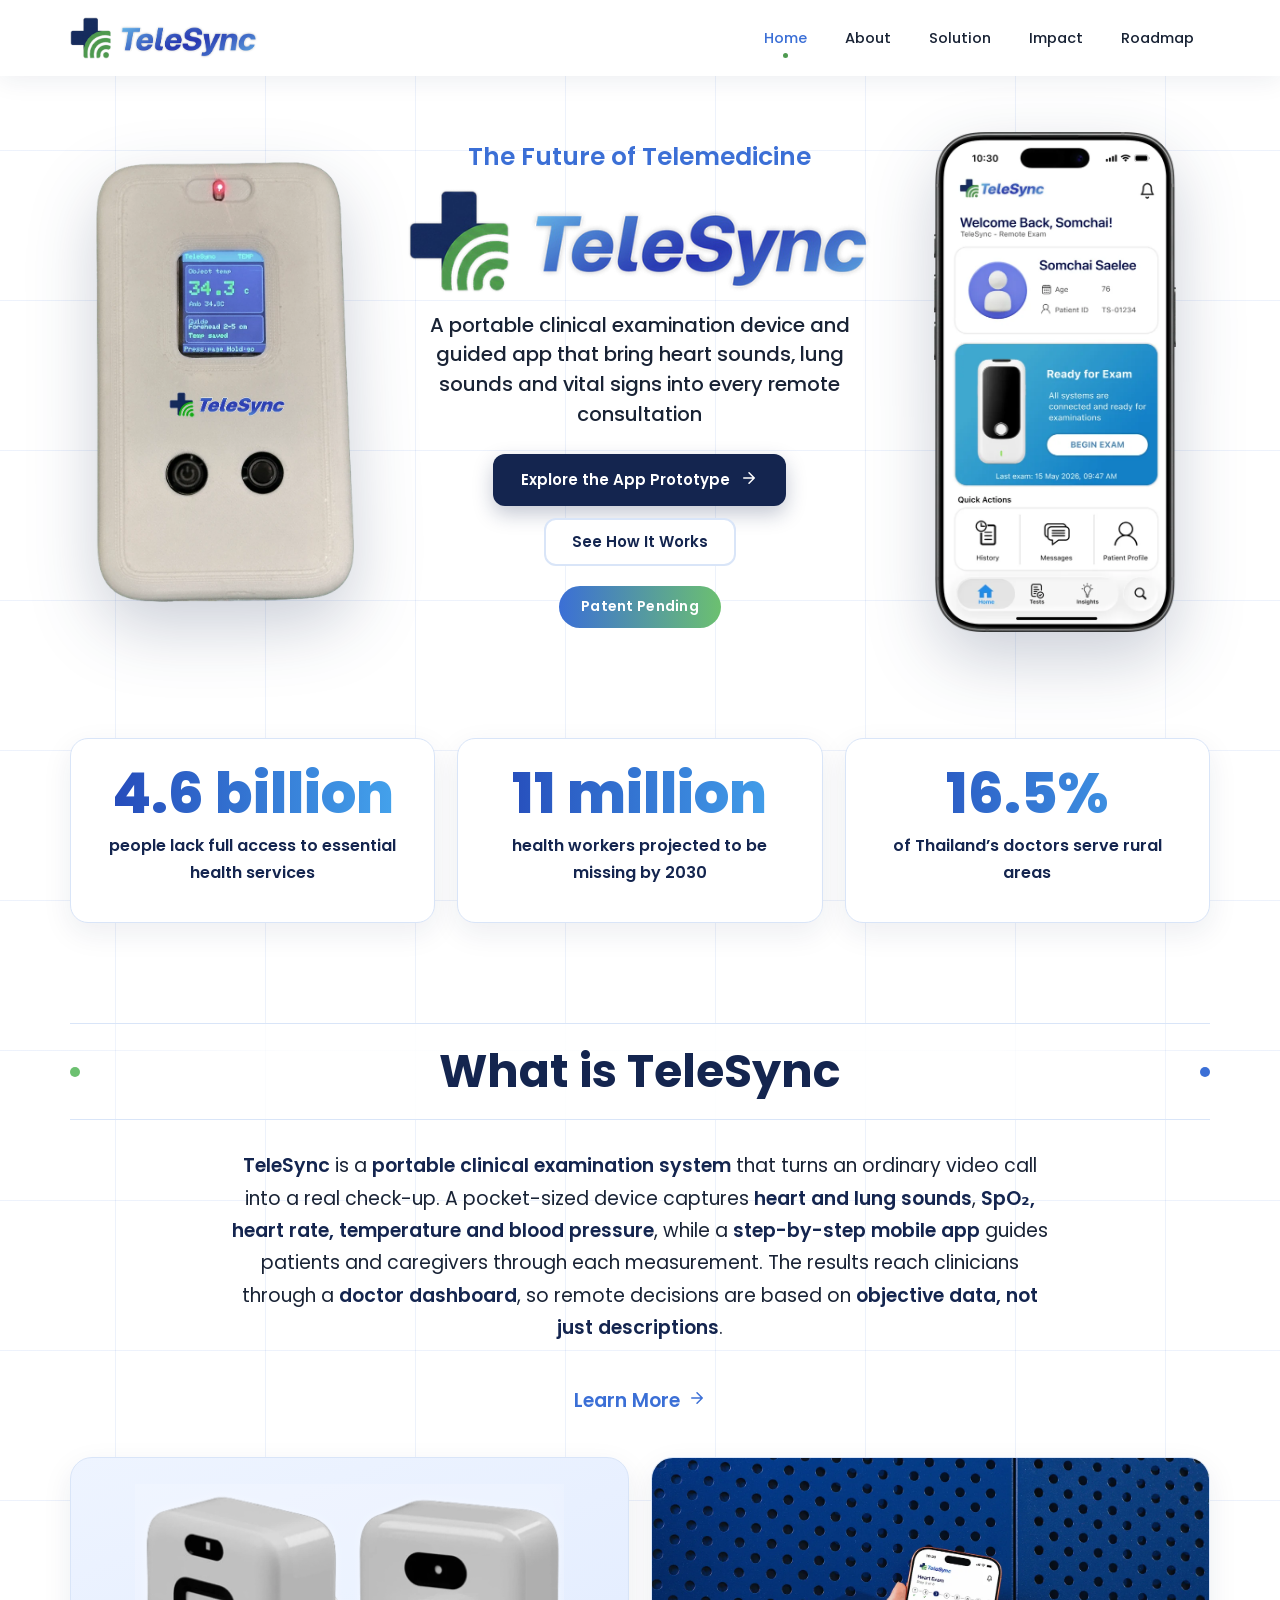
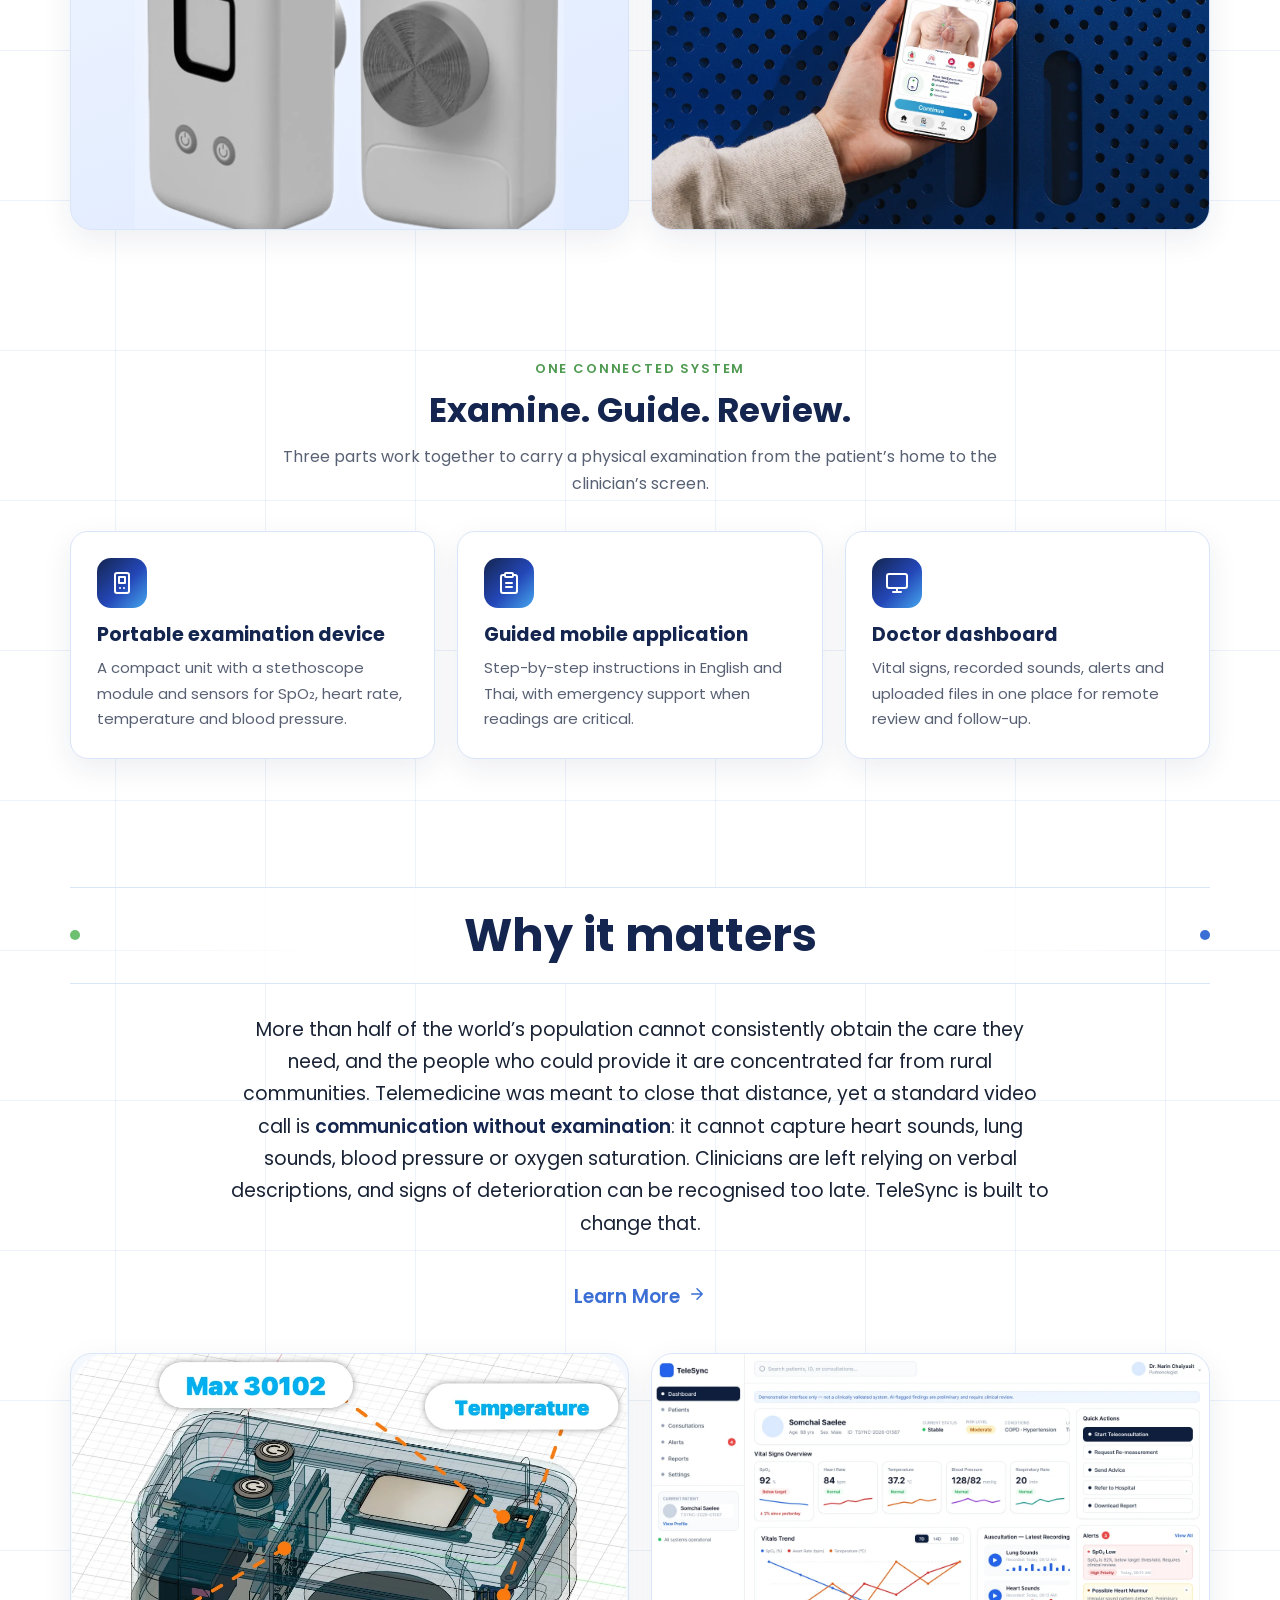
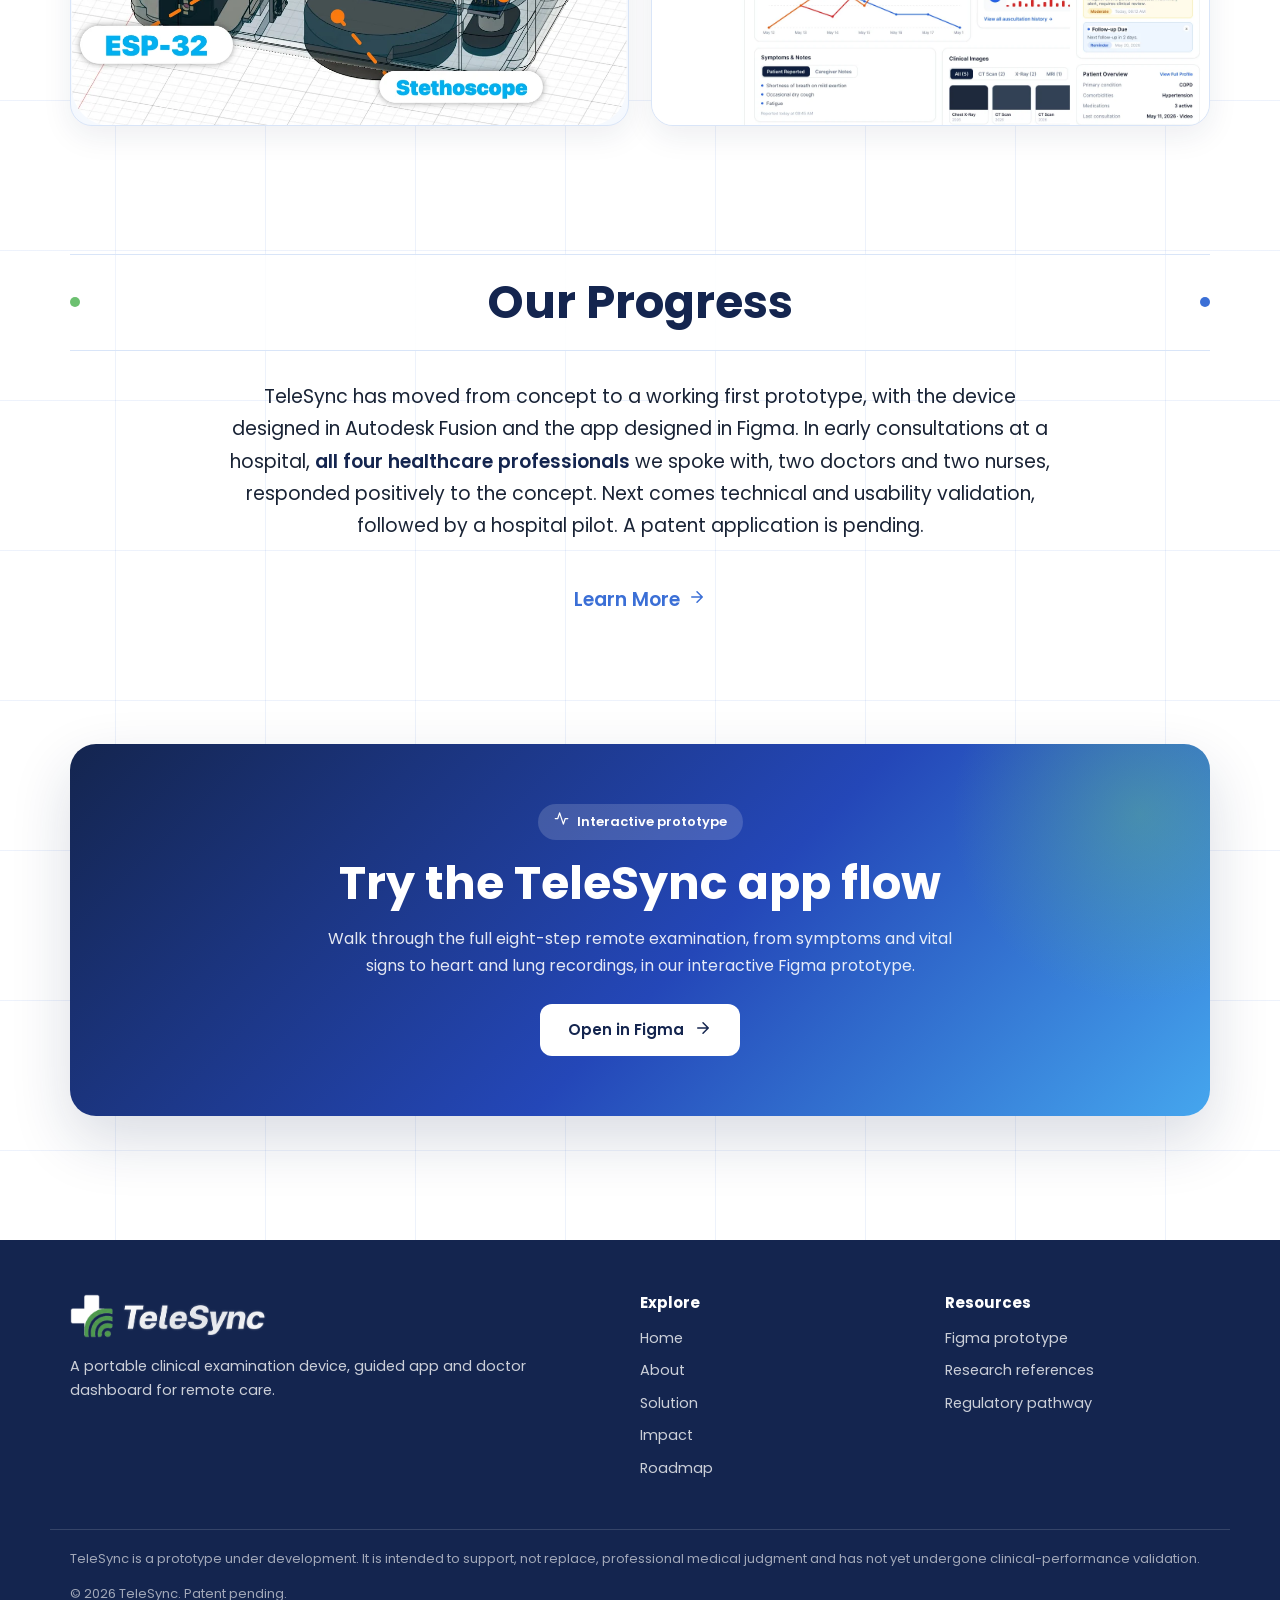
==== index.html @ 6ee7b611 "moved moved files into main and root" ====
<!DOCTYPE html>
<html lang="en">
<head>
  <meta charset="utf-8">
  <meta name="viewport" content="width=device-width, initial-scale=1">
  <title>TeleSync – The Future of Telemedicine</title>
  <meta name="description" content="TeleSync is a portable clinical examination device, guided mobile app and doctor dashboard that brings heart and lung sounds and vital signs into remote consultations.">
  <meta property="og:title" content="TeleSync – The Future of Telemedicine">
  <meta property="og:description" content="A portable examination device, guided app and doctor dashboard that add objective clinical data to telemedicine.">
  <meta property="og:image" content="assets/img/app-in-hand.webp">
  <link rel="icon" type="image/png" href="assets/img/favicon.png">
  <link rel="preconnect" href="https://fonts.googleapis.com">
  <link rel="preconnect" href="https://fonts.gstatic.com" crossorigin>
  <link href="https://fonts.googleapis.com/css2?family=Poppins:wght@400;500;600;700;800&display=swap" rel="stylesheet">
  <link rel="stylesheet" href="css/styles.css">
  <script>document.documentElement.className = 'js';</script>
</head>
<body>
  <a class="skip" href="#main">Skip to content</a>

  <header class="site-header">
    <div class="wrap">
      <a class="brand" href="index.html" aria-label="TeleSync home"><img src="assets/img/logo.png" alt="TeleSync" width="537" height="120"></a>
      <button class="nav-toggle" aria-controls="nav" aria-expanded="false" aria-label="Menu"><span></span><span></span><span></span></button>
      <nav class="nav" id="nav" aria-label="Main">
        <ul>
          <li><a href="index.html" aria-current="page">Home</a></li>
          <li><a href="about.html">About</a></li>
          <li><a href="solution.html">Solution</a></li>
          <li><a href="impact.html">Impact</a></li>
          <li><a href="roadmap.html">Roadmap</a></li>
        </ul>
      </nav>
    </div>
  </header>

  <main id="main">

    <section class="hero">
      <div class="wrap hero-grid">
        <div class="hero-device">
          <img src="assets/img/device-front.webp" alt="The TeleSync examination device showing a temperature reading on its screen" width="645" height="1100">
        </div>
        <div class="hero-copy">
          <p class="hero-kicker">The Future of Telemedicine</p>
          <h1><img class="hero-logo" src="assets/img/logo.png" alt="TeleSync" width="537" height="120"></h1>
          <p class="hero-lead">A portable clinical examination device and guided app that bring heart sounds, lung sounds and vital signs into every remote consultation</p>
          <div class="hero-actions">
            <a class="btn btn-dark" href="https://www.figma.com/design/eTXzqV9W2M6x8Y5pykawFQ/TeleSync_UI-UX?node-id=0-1" target="_blank" rel="noopener">Explore the App Prototype <span data-icon="arrow"></span></a>
            <a class="btn btn-light" href="solution.html">See How It Works</a>
          </div>
          <span class="pill">Patent Pending</span>
        </div>
        <div class="hero-phone">
          <img src="assets/img/app-home.webp" alt="TeleSync mobile app home screen, ready to begin an examination" width="520" height="1075">
        </div>
      </div>
    </section>

    <section class="section-tight">
      <div class="wrap grid g3">
        <div class="card stat reveal">
          <span class="stat-num">4.6 billion</span>
          <span class="stat-label">people lack full access to essential health services</span>
        </div>
        <div class="card stat reveal">
          <span class="stat-num">11 million</span>
          <span class="stat-label">health workers projected to be missing by 2030</span>
        </div>
        <div class="card stat reveal">
          <span class="stat-num">16.5%</span>
          <span class="stat-label">of Thailand’s doctors serve rural areas</span>
        </div>
      </div>
    </section>

    <section class="section">
      <div class="wrap">
        <div class="rule-title reveal"><h2>What is TeleSync</h2></div>
        <div class="narrow wrap center reveal">
          <p class="lead"><strong>TeleSync</strong> is a <strong>portable clinical examination system</strong> that turns an ordinary video call into a real check-up. A pocket-sized device captures <strong>heart and lung sounds</strong>, <strong>SpO₂, heart rate, temperature and blood pressure</strong>, while a <strong>step-by-step mobile app</strong> guides patients and caregivers through each measurement. The results reach clinicians through a <strong>doctor dashboard</strong>, so remote decisions are based on <strong>objective data, not just descriptions</strong>.</p>
          <a class="more" href="solution.html">Learn More <span data-icon="arrow"></span></a>
        </div>
        <div class="media-pair">
          <figure class="media media-contain reveal"><img src="assets/img/device-pair.webp" alt="Front and back renders of the TeleSync device, showing the screen and the stethoscope head" width="880" height="740" loading="lazy"></figure>
          <figure class="media reveal"><img src="assets/img/app-in-hand.webp" alt="A hand holding a phone running the TeleSync heart examination screen" width="1400" height="933" loading="lazy"></figure>
        </div>
      </div>
    </section>

    <section class="section">
      <div class="wrap">
        <div class="head center reveal">
          <span class="eyebrow">One connected system</span>
          <h2 class="sub-title">Examine. Guide. Review.</h2>
          <p class="sub-lead">Three parts work together to carry a physical examination from the patient’s home to the clinician’s screen.</p>
        </div>
        <div class="grid g3">
          <a class="card reveal" href="solution.html#device">
            <span class="icon icon-solid" data-icon="device"></span>
            <h3>Portable examination device</h3>
            <p>A compact unit with a stethoscope module and sensors for SpO₂, heart rate, temperature and blood pressure.</p>
          </a>
          <a class="card reveal" href="solution.html#app">
            <span class="icon icon-solid" data-icon="clipboard"></span>
            <h3>Guided mobile application</h3>
            <p>Step-by-step instructions in English and Thai, with emergency support when readings are critical.</p>
          </a>
          <a class="card reveal" href="solution.html#dashboard">
            <span class="icon icon-solid" data-icon="monitor"></span>
            <h3>Doctor dashboard</h3>
            <p>Vital signs, recorded sounds, alerts and uploaded files in one place for remote review and follow-up.</p>
          </a>
        </div>
      </div>
    </section>

    <section class="section">
      <div class="wrap">
        <div class="rule-title reveal"><h2>Why it matters</h2></div>
        <div class="narrow wrap center reveal">
          <p class="lead">More than half of the world’s population cannot consistently obtain the care they need, and the people who could provide it are concentrated far from rural communities. Telemedicine was meant to close that distance, yet a standard video call is <strong>communication without examination</strong>: it cannot capture heart sounds, lung sounds, blood pressure or oxygen saturation. Clinicians are left relying on verbal descriptions, and signs of deterioration can be recognised too late. TeleSync is built to change that.</p>
          <a class="more" href="impact.html">Learn More <span data-icon="arrow"></span></a>
        </div>
        <div class="media-pair">
          <figure class="media reveal"><img src="assets/img/hw-labelled.webp" alt="Transparent CAD view of the TeleSync device with its sensors labelled" width="1100" height="740" loading="lazy"></figure>
          <figure class="media reveal"><img src="assets/img/dashboard.webp" alt="The TeleSync doctor dashboard showing a patient’s vital signs and trends" width="1440" height="991" loading="lazy" style="object-position: left top"></figure>
        </div>
      </div>
    </section>

    <section class="section">
      <div class="wrap">
        <div class="rule-title reveal"><h2>Our Progress</h2></div>
        <div class="narrow wrap center reveal">
          <p class="lead">TeleSync has moved from concept to a working first prototype, with the device designed in Autodesk Fusion and the app designed in Figma. In early consultations at a hospital, <strong>all four healthcare professionals</strong> we spoke with, two doctors and two nurses, responded positively to the concept. Next comes technical and usability validation, followed by a hospital pilot. A patent application is pending.</p>
          <a class="more" href="roadmap.html">Learn More <span data-icon="arrow"></span></a>
        </div>
      </div>
    </section>

    <section class="section">
      <div class="wrap">
        <div class="band cta reveal">
          <span class="tag"><span data-icon="activity"></span> Interactive prototype</span>
          <h2>Try the TeleSync app flow</h2>
          <p>Walk through the full eight-step remote examination, from symptoms and vital signs to heart and lung recordings, in our interactive Figma prototype.</p>
          <a class="btn btn-white" href="https://www.figma.com/design/eTXzqV9W2M6x8Y5pykawFQ/TeleSync_UI-UX?node-id=0-1" target="_blank" rel="noopener">Open in Figma <span data-icon="arrow"></span></a>
        </div>
      </div>
    </section>

  </main>

  <footer class="site-footer">
    <div class="wrap top">
      <div>
        <img src="assets/img/logo-light.png" alt="TeleSync" width="537" height="120">
        <p>A portable clinical examination device, guided app and doctor dashboard for remote care.</p>
      </div>
      <div>
        <h4>Explore</h4>
        <ul>
          <li><a href="index.html">Home</a></li>
          <li><a href="about.html">About</a></li>
          <li><a href="solution.html">Solution</a></li>
          <li><a href="impact.html">Impact</a></li>
          <li><a href="roadmap.html">Roadmap</a></li>
        </ul>
      </div>
      <div>
        <h4>Resources</h4>
        <ul>
          <li><a href="https://www.figma.com/design/eTXzqV9W2M6x8Y5pykawFQ/TeleSync_UI-UX?node-id=0-1" target="_blank" rel="noopener">Figma prototype</a></li>
          <li><a href="about.html#references">Research references</a></li>
          <li><a href="roadmap.html#regulation">Regulatory pathway</a></li>
        </ul>
      </div>
    </div>
    <div class="wrap bottom">
      <p>TeleSync is a prototype under development. It is intended to support, not replace, professional medical judgment and has not yet undergone clinical-performance validation.</p>
      <p>© 2026 TeleSync. Patent pending.</p>
    </div>
  </footer>

  <script src="js/main.js"></script>
</body>
</html>
---- css/styles.css ----
/* TeleSync — shared stylesheet */

:root {
  --navy: #14254f;
  --ink: #192335;
  --blue: #2447b8;
  --blue-2: #3b6fd6;
  --sky: #45a6ee;
  --green: #4e9a50;
  --green-2: #6cc070;
  --alert: #d6342c;
  --muted: #586174;
  --line: #d9e5f8;
  --tint: #f2f7fe;
  --white: #fff;
  --radius: 18px;
  --shadow: 0 10px 30px rgba(20, 37, 79, .08);
  --shadow-lg: 0 24px 60px rgba(20, 37, 79, .16);
  --wrap: 1180px;
  --grad: linear-gradient(135deg, #14254f 0%, #2447b8 55%, #45a6ee 100%);
}

*, *::before, *::after { box-sizing: border-box; }

html { scroll-behavior: smooth; -webkit-text-size-adjust: 100%; }

body {
  margin: 0;
  font-family: "Poppins", system-ui, -apple-system, "Segoe UI", sans-serif;
  font-size: 16px;
  line-height: 1.7;
  color: var(--ink);
  background-color: var(--white);
  /* light blueprint grid, like an engineering sheet */
  background-image:
    linear-gradient(rgba(59, 111, 214, .09) 1.5px, transparent 1.5px),
    linear-gradient(90deg, rgba(59, 111, 214, .09) 1.5px, transparent 1.5px);
  background-size: 150px 150px;
  background-position: center top;
  overflow-x: hidden;
}

img { max-width: 100%; height: auto; display: block; }
a { color: var(--blue); text-decoration: none; }
a:hover { color: var(--blue-2); }
h1, h2, h3, h4 { margin: 0; line-height: 1.2; color: var(--ink); font-weight: 700; }
p { margin: 0 0 1em; }
p:last-child { margin-bottom: 0; }
ul { margin: 0; padding: 0; list-style: none; }
strong { font-weight: 600; }

.wrap { width: 100%; max-width: var(--wrap); margin: 0 auto; padding: 0 20px; }
.narrow { max-width: 860px; }
.center { text-align: center; }
.accent { color: var(--blue-2); }
.accent-green { color: var(--green); }

.skip {
  position: absolute; left: -999px; top: 8px; z-index: 100;
  background: var(--navy); color: #fff; padding: 8px 14px; border-radius: 8px;
}
.skip:focus { left: 8px; color: #fff; }

:focus-visible { outline: 3px solid var(--sky); outline-offset: 3px; border-radius: 6px; }

/* ---------- Header ---------- */

.site-header {
  position: sticky; top: 0; z-index: 50;
  background: rgba(255, 255, 255, .96);
  backdrop-filter: blur(8px);
  box-shadow: 0 4px 24px rgba(20, 37, 79, .08);
}
.site-header .wrap {
  display: flex; align-items: center; justify-content: space-between;
  min-height: 76px; gap: 20px;
}
.brand img { height: 42px; width: auto; }

.nav ul { display: flex; gap: 6px; }
.nav a {
  position: relative; display: block; padding: 10px 16px;
  font-size: 14.5px; font-weight: 500; color: var(--ink);
}
.nav a:hover { color: var(--blue-2); }
.nav a[aria-current="page"] { color: var(--blue-2); }
.nav a[aria-current="page"]::after {
  content: ""; position: absolute; left: 50%; bottom: 2px;
  width: 5px; height: 5px; margin-left: -2.5px; border-radius: 50%; background: var(--green);
}

.nav-toggle {
  display: none; width: 46px; height: 46px; padding: 0;
  border: 1px solid var(--line); border-radius: 12px; background: #fff; cursor: pointer;
}
.nav-toggle span {
  display: block; width: 20px; height: 2px; margin: 4px auto;
  background: var(--navy); border-radius: 2px; transition: transform .25s, opacity .25s;
}
.nav-toggle[aria-expanded="true"] span:nth-child(1) { transform: translateY(6px) rotate(45deg); }
.nav-toggle[aria-expanded="true"] span:nth-child(2) { opacity: 0; }
.nav-toggle[aria-expanded="true"] span:nth-child(3) { transform: translateY(-6px) rotate(-45deg); }

/* ---------- Buttons, pills, links ---------- */

.btn {
  display: inline-flex; align-items: center; justify-content: center; gap: 10px;
  padding: 13px 26px; border-radius: 12px; border: 2px solid transparent;
  font: inherit; font-size: 15px; font-weight: 600; line-height: 1.2; cursor: pointer;
  transition: transform .2s, box-shadow .2s, background .2s, color .2s;
}
.btn:hover { transform: translateY(-2px); }
.btn-dark { background: var(--navy); color: #fff; box-shadow: 0 8px 20px rgba(20, 37, 79, .25); }
.btn-dark:hover { color: #fff; background: #1b3270; }
.btn-light { background: #fff; color: var(--navy); border-color: var(--line); }
.btn-light:hover { color: var(--blue); border-color: var(--blue-2); }
.btn-white { background: #fff; color: var(--navy); }
.btn-white:hover { color: var(--blue); }
.btn svg, .more svg { width: 18px; height: 18px; flex: none; }

.pill {
  display: inline-flex; align-items: center; gap: 8px;
  padding: 9px 22px; border-radius: 999px;
  background: linear-gradient(90deg, var(--blue-2), var(--green-2));
  color: #fff; font-size: 14px; font-weight: 600; letter-spacing: .02em;
}
.tag {
  display: inline-flex; align-items: center; gap: 8px;
  padding: 7px 16px; border-radius: 999px;
  background: rgba(255, 255, 255, .16); color: #fff;
  font-size: 13px; font-weight: 600;
}
.tag svg { width: 15px; height: 15px; }
.tag-soft { background: var(--tint); color: var(--blue); border: 1px solid var(--line); }

.more {
  display: inline-flex; align-items: center; gap: 8px; margin-top: 22px;
  font-size: 19px; font-weight: 600; color: var(--blue-2);
}
.more svg { transition: transform .2s; }
.more:hover svg { transform: translateX(5px); }

/* ---------- Hero ---------- */

.hero { padding: 56px 0 70px; }
.hero-grid {
  display: grid; grid-template-columns: 1fr minmax(0, 1.5fr) 1fr;
  align-items: center; gap: 28px;
}
.hero-device img, .hero-phone img {
  margin: 0 auto; max-height: 500px; width: auto;
  filter: drop-shadow(0 26px 34px rgba(20, 37, 79, .22));
}
.hero-device img { max-height: 440px; animation: float 7s ease-in-out infinite; }
.hero-phone img { animation: float 7s ease-in-out -3.5s infinite; }
@keyframes float { 50% { transform: translateY(-12px); } }

.hero-copy { text-align: center; }
.hero-kicker { font-size: clamp(18px, 2.1vw, 25px); font-weight: 600; color: var(--blue-2); margin-bottom: 10px; }
.hero-logo { width: min(100%, 520px); margin: 0 auto 18px; }
.hero-lead { font-size: clamp(16px, 1.55vw, 20px); font-weight: 500; line-height: 1.5; max-width: 30em; margin: 0 auto 24px; }
.hero-actions { display: flex; flex-wrap: wrap; justify-content: center; gap: 12px; margin-bottom: 20px; }

/* ---------- Sections ---------- */

.section { padding: 64px 0; }
.section-tight { padding: 36px 0; }

.rule-title {
  position: relative; text-align: center; padding: 20px 0; margin-bottom: 30px;
  border-top: 1.5px solid var(--line); border-bottom: 1.5px solid var(--line);
  background: linear-gradient(90deg, transparent, rgba(255, 255, 255, .9) 20%, rgba(255, 255, 255, .9) 80%, transparent);
}
.rule-title h2 { font-size: clamp(30px, 4.4vw, 46px); color: var(--navy); }
.rule-title::before, .rule-title::after {
  content: ""; position: absolute; top: 50%; width: 10px; height: 10px; margin-top: -5px;
  border-radius: 50%; background: var(--green-2);
}
.rule-title::before { left: 0; }
.rule-title::after { right: 0; background: var(--blue-2); }

.lead { font-size: clamp(16px, 1.5vw, 19px); }
.lead strong { color: var(--navy); }

.eyebrow {
  display: block; margin-bottom: 10px;
  font-size: 13px; font-weight: 600; letter-spacing: .14em; text-transform: uppercase; color: var(--green);
}
.sub-title { font-size: clamp(24px, 3vw, 34px); margin-bottom: 12px; color: var(--navy); }
.sub-lead { color: var(--muted); max-width: 46em; }
.center .sub-lead { margin-left: auto; margin-right: auto; }
.head { margin-bottom: 34px; }

/* page header card (inner pages) */
.page-head { padding: 52px 0 26px; }
.page-card {
  background: #fff; border: 1px solid var(--line); border-radius: 22px;
  padding: clamp(28px, 5vw, 52px) clamp(20px, 6vw, 80px);
  text-align: center; box-shadow: var(--shadow);
}
.page-card h1 { font-size: clamp(34px, 5vw, 54px); margin-bottom: 18px; color: var(--navy); }
.page-card p { max-width: 50em; margin-left: auto; margin-right: auto; color: var(--ink); }

/* ---------- Cards & grids ---------- */

.grid { display: grid; gap: 22px; }
.g2 { grid-template-columns: repeat(2, minmax(0, 1fr)); }
.g3 { grid-template-columns: repeat(3, minmax(0, 1fr)); }
.g4 { grid-template-columns: repeat(4, minmax(0, 1fr)); }
.g5 { grid-template-columns: repeat(5, minmax(0, 1fr)); }

.card {
  background: #fff; border: 1px solid var(--line); border-radius: var(--radius);
  padding: 26px; box-shadow: var(--shadow);
  transition: transform .25s, box-shadow .25s;
}
.card:hover { transform: translateY(-4px); box-shadow: var(--shadow-lg); }
.card h3 { font-size: 19px; margin-bottom: 8px; color: var(--navy); }
.card p { font-size: 15px; color: var(--muted); }

.icon {
  display: inline-grid; place-items: center; width: 50px; height: 50px; margin-bottom: 16px;
  border-radius: 14px; background: var(--tint); color: var(--blue);
}
.icon svg { width: 24px; height: 24px; }
.icon-green { background: #eaf6ea; color: var(--green); }
.icon-red { background: #fdecea; color: var(--alert); }
.icon-solid { background: var(--grad); color: #fff; }

.stat { text-align: center; }
.stat-num {
  display: block; font-size: clamp(38px, 5vw, 56px); font-weight: 800; line-height: 1.05;
  background: linear-gradient(90deg, var(--blue), var(--sky));
  -webkit-background-clip: text; background-clip: text; color: transparent;
}
.stat-label { display: block; margin: 8px 0 10px; font-weight: 600; color: var(--navy); }

.media {
  border-radius: 22px; overflow: hidden; border: 1px solid var(--line);
  background: var(--tint); box-shadow: var(--shadow);
}
.media img { width: 100%; height: 100%; object-fit: cover; }
.media-contain { display: grid; place-items: center; padding: 26px; background: linear-gradient(160deg, #eef4ff, #dfeaff); }
.media-contain img { width: auto; height: auto; max-height: 360px; object-fit: contain; }
.media-pair { display: grid; grid-template-columns: repeat(2, minmax(0, 1fr)); gap: 22px; margin-top: 40px; }
.media-pair .media { aspect-ratio: 3 / 2; }
figure { margin: 0; }
figcaption { margin-top: 10px; font-size: 13.5px; color: var(--muted); text-align: center; }

/* split layout: text + picture */
.split { display: grid; grid-template-columns: repeat(2, minmax(0, 1fr)); gap: 48px; align-items: center; }
.split-wide { grid-template-columns: minmax(0, 5fr) minmax(0, 7fr); }

.ticks li {
  position: relative; padding: 0 0 0 34px; margin-bottom: 16px;
}
.ticks li::before {
  content: ""; position: absolute; left: 0; top: 4px; width: 20px; height: 20px; border-radius: 50%;
  background: var(--green) url("data:image/svg+xml,%3Csvg xmlns='http://www.w3.org/2000/svg' viewBox='0 0 24 24' fill='none' stroke='white' stroke-width='3.5' stroke-linecap='round' stroke-linejoin='round'%3E%3Cpath d='M20 6 9 17l-5-5'/%3E%3C/svg%3E") center / 12px no-repeat;
}
.ticks strong { display: block; color: var(--navy); }
.ticks span { color: var(--muted); font-size: 15px; }

.dots li { position: relative; padding-left: 20px; margin-bottom: 8px; font-size: 15px; color: var(--muted); }
.dots li::before {
  content: ""; position: absolute; left: 2px; top: .68em; width: 7px; height: 7px; border-radius: 50%; background: var(--blue-2);
}

.chips { display: flex; flex-wrap: wrap; gap: 10px; }
.chip {
  display: inline-flex; align-items: center; gap: 8px; padding: 9px 16px; border-radius: 999px;
  background: #fff; border: 1px solid var(--line); font-size: 14px; font-weight: 600; color: var(--navy);
  box-shadow: 0 4px 12px rgba(20, 37, 79, .06);
}
.chip svg { width: 16px; height: 16px; color: var(--alert); }

/* ---------- Gradient band ---------- */

.band {
  background: var(--grad); color: #fff; border-radius: 26px;
  padding: clamp(30px, 5vw, 60px); box-shadow: var(--shadow-lg);
  position: relative; overflow: hidden;
}
.band::after {
  content: ""; position: absolute; right: -120px; top: -120px; width: 380px; height: 380px; border-radius: 50%;
  background: radial-gradient(circle, rgba(108, 192, 112, .35), transparent 70%); pointer-events: none;
}
.band > * { position: relative; z-index: 1; }
.band h2 { color: #fff; font-size: clamp(28px, 4vw, 46px); margin: 16px 0 14px; }
.band h3 { color: #fff; }
.band p { color: rgba(255, 255, 255, .88); }
.band .split { align-items: center; }
.band-phone img { max-height: 470px; width: auto; margin: 0 auto; filter: drop-shadow(0 26px 40px rgba(0, 0, 0, .35)); }

.glass {
  background: rgba(255, 255, 255, .12); border: 1px solid rgba(255, 255, 255, .22);
  border-radius: 16px; padding: 20px; backdrop-filter: blur(4px);
}
.glass h3 { font-size: 17px; margin-bottom: 4px; }
.glass p { font-size: 14px; }
.glass .num { font-size: 13px; font-weight: 700; letter-spacing: .1em; color: #b9f0bb; }

.cta { text-align: center; }
.cta p { max-width: 40em; margin: 0 auto 24px; }

/* ---------- Phone strip ---------- */

.strip {
  display: flex; gap: 22px; overflow-x: auto; padding: 10px 20px 26px;
  scroll-snap-type: x mandatory; scroll-padding: 20px;
  scrollbar-width: thin; scrollbar-color: var(--blue-2) transparent;
}
.strip figure { flex: 0 0 210px; scroll-snap-align: start; }
.strip img { filter: drop-shadow(0 14px 22px rgba(20, 37, 79, .18)); }
.strip figcaption { font-size: 14px; }
.strip figcaption b { display: block; color: var(--navy); font-weight: 600; }
.strip-hint { text-align: center; font-size: 13px; color: var(--muted); }

/* ---------- Flow / steps ---------- */

.flow { counter-reset: step; }
.flow .card { position: relative; padding-top: 34px; }
.flow .card::before {
  counter-increment: step; content: counter(step);
  position: absolute; top: -18px; left: 24px; width: 38px; height: 38px; border-radius: 50%;
  display: grid; place-items: center; background: var(--grad); color: #fff; font-weight: 700;
  box-shadow: 0 6px 14px rgba(36, 71, 184, .35);
}
.flow-red .card::before { background: linear-gradient(135deg, #b3261e, #ef5b4c); box-shadow: 0 6px 14px rgba(214, 52, 44, .35); }
.flow .card img { max-height: 330px; width: auto; margin: 16px auto 0; }

/* ---------- Timeline ---------- */

.timeline { position: relative; max-width: 860px; margin: 0 auto; }
.timeline::before {
  content: ""; position: absolute; left: 27px; top: 10px; bottom: 10px; width: 3px;
  background: linear-gradient(var(--green-2), var(--blue-2), var(--navy)); border-radius: 3px;
}
.timeline > li { position: relative; padding-left: 82px; margin-bottom: 22px; }
.timeline > li:last-child { margin-bottom: 0; }
.timeline .node {
  position: absolute; left: 0; top: 14px; width: 57px; height: 57px; border-radius: 50%;
  display: grid; place-items: center; background: #fff; border: 3px solid var(--blue-2);
  font-weight: 700; font-size: 18px; color: var(--blue);
}
.timeline .done .node { background: var(--green); border-color: var(--green); color: #fff; }
.timeline .now .node { background: var(--blue); border-color: var(--blue); color: #fff; box-shadow: 0 0 0 7px rgba(59, 111, 214, .18); }
.status {
  display: inline-block; margin-bottom: 8px; padding: 3px 12px; border-radius: 999px;
  font-size: 12px; font-weight: 600; letter-spacing: .04em; text-transform: uppercase;
  background: var(--tint); color: var(--blue);
}
.done .status { background: #eaf6ea; color: #2f7032; }
.now .status { background: var(--blue); color: #fff; }

/* ---------- Compare ---------- */

.compare { display: grid; grid-template-columns: 1fr auto 1fr; gap: 18px; align-items: stretch; }
.compare .card { text-align: center; }
.compare .vs { align-self: center; font-weight: 700; color: var(--muted); }
.compare .card.win { background: var(--grad); border-color: transparent; }
.compare .card.win h3, .compare .card.win p { color: #fff; }

/* ---------- References ---------- */

.refs li {
  padding: 14px 0 14px 22px; border-bottom: 1px solid var(--line);
  font-size: 14.5px; color: var(--muted); text-indent: -22px; overflow-wrap: anywhere;
}
.refs li:last-child { border-bottom: 0; }
.refs em { color: var(--ink); }

.note {
  border-left: 4px solid var(--green); background: #f3faf3; border-radius: 0 14px 14px 0;
  padding: 18px 22px; font-size: 15px; color: var(--ink);
}

/* ---------- Footer ---------- */

.site-footer { margin-top: 60px; background: var(--navy); color: rgba(255, 255, 255, .78); font-size: 14.5px; }
.site-footer .top {
  display: grid; grid-template-columns: minmax(0, 2fr) minmax(0, 1fr) minmax(0, 1fr); gap: 40px;
  padding-top: 54px; padding-bottom: 40px;
}
.site-footer img { height: 44px; width: auto; margin-bottom: 16px; }
.site-footer h4 { color: #fff; font-size: 15px; margin-bottom: 14px; }
.site-footer a { color: rgba(255, 255, 255, .78); }
.site-footer a:hover { color: #fff; }
.site-footer li { margin-bottom: 8px; }
.site-footer .bottom {
  border-top: 1px solid rgba(255, 255, 255, .14); padding-top: 18px; padding-bottom: 22px;
  font-size: 13px; color: rgba(255, 255, 255, .6);
}

/* ---------- Reveal on scroll ---------- */

.js .reveal { opacity: 0; transform: translateY(26px); transition: opacity .7s ease, transform .7s ease; }
.js .reveal.in { opacity: 1; transform: none; }

@media (prefers-reduced-motion: reduce) {
  html { scroll-behavior: auto; }
  .js .reveal { opacity: 1; transform: none; transition: none; }
  .hero-device img, .hero-phone img { animation: none; }
  .btn:hover, .card:hover { transform: none; }
}

/* ---------- Responsive ---------- */

@media (max-width: 1000px) {
  .g4, .g5 { grid-template-columns: repeat(2, minmax(0, 1fr)); }
  .g3 { grid-template-columns: repeat(2, minmax(0, 1fr)); }
  .split, .split-wide { grid-template-columns: 1fr; gap: 32px; }
  .hero-grid { grid-template-columns: 1fr 1fr; }
  .hero-copy { grid-column: 1 / -1; order: -1; }
  .hero-device img, .hero-phone img { max-height: 360px; }
  .site-footer .top { grid-template-columns: 1fr 1fr; }
  .site-footer .top > :first-child { grid-column: 1 / -1; }
}

@media (max-width: 820px) {
  .nav-toggle { display: block; }
  .nav {
    position: absolute; left: 0; right: 0; top: 100%;
    background: #fff; border-top: 1px solid var(--line); box-shadow: 0 18px 30px rgba(20, 37, 79, .12);
    display: none;
  }
  .nav.open { display: block; }
  .nav ul { flex-direction: column; gap: 0; padding: 8px 20px 16px; }
  .nav a { padding: 13px 4px; font-size: 16px; border-bottom: 1px solid var(--tint); }
  .nav a[aria-current="page"]::after { left: auto; right: 6px; bottom: 50%; margin-bottom: -2.5px; }
}

@media (max-width: 640px) {
  body { background-size: 96px 96px; }
  .section { padding: 46px 0; }
  .hero { padding: 34px 0 46px; }
  .g2, .g3, .g4, .g5, .media-pair { grid-template-columns: 1fr; }
  .compare { grid-template-columns: 1fr; }
  .compare .vs { justify-self: center; }
  .hero-device img, .hero-phone img { max-height: 270px; }
  .brand img { height: 36px; }
  .site-header .wrap { min-height: 66px; }
  .timeline::before { left: 21px; }
  .timeline > li { padding-left: 62px; }
  .timeline .node { width: 45px; height: 45px; font-size: 16px; }
  .site-footer .top { grid-template-columns: 1fr; gap: 28px; }
  .strip figure { flex-basis: 180px; }
  .btn { width: 100%; }
}
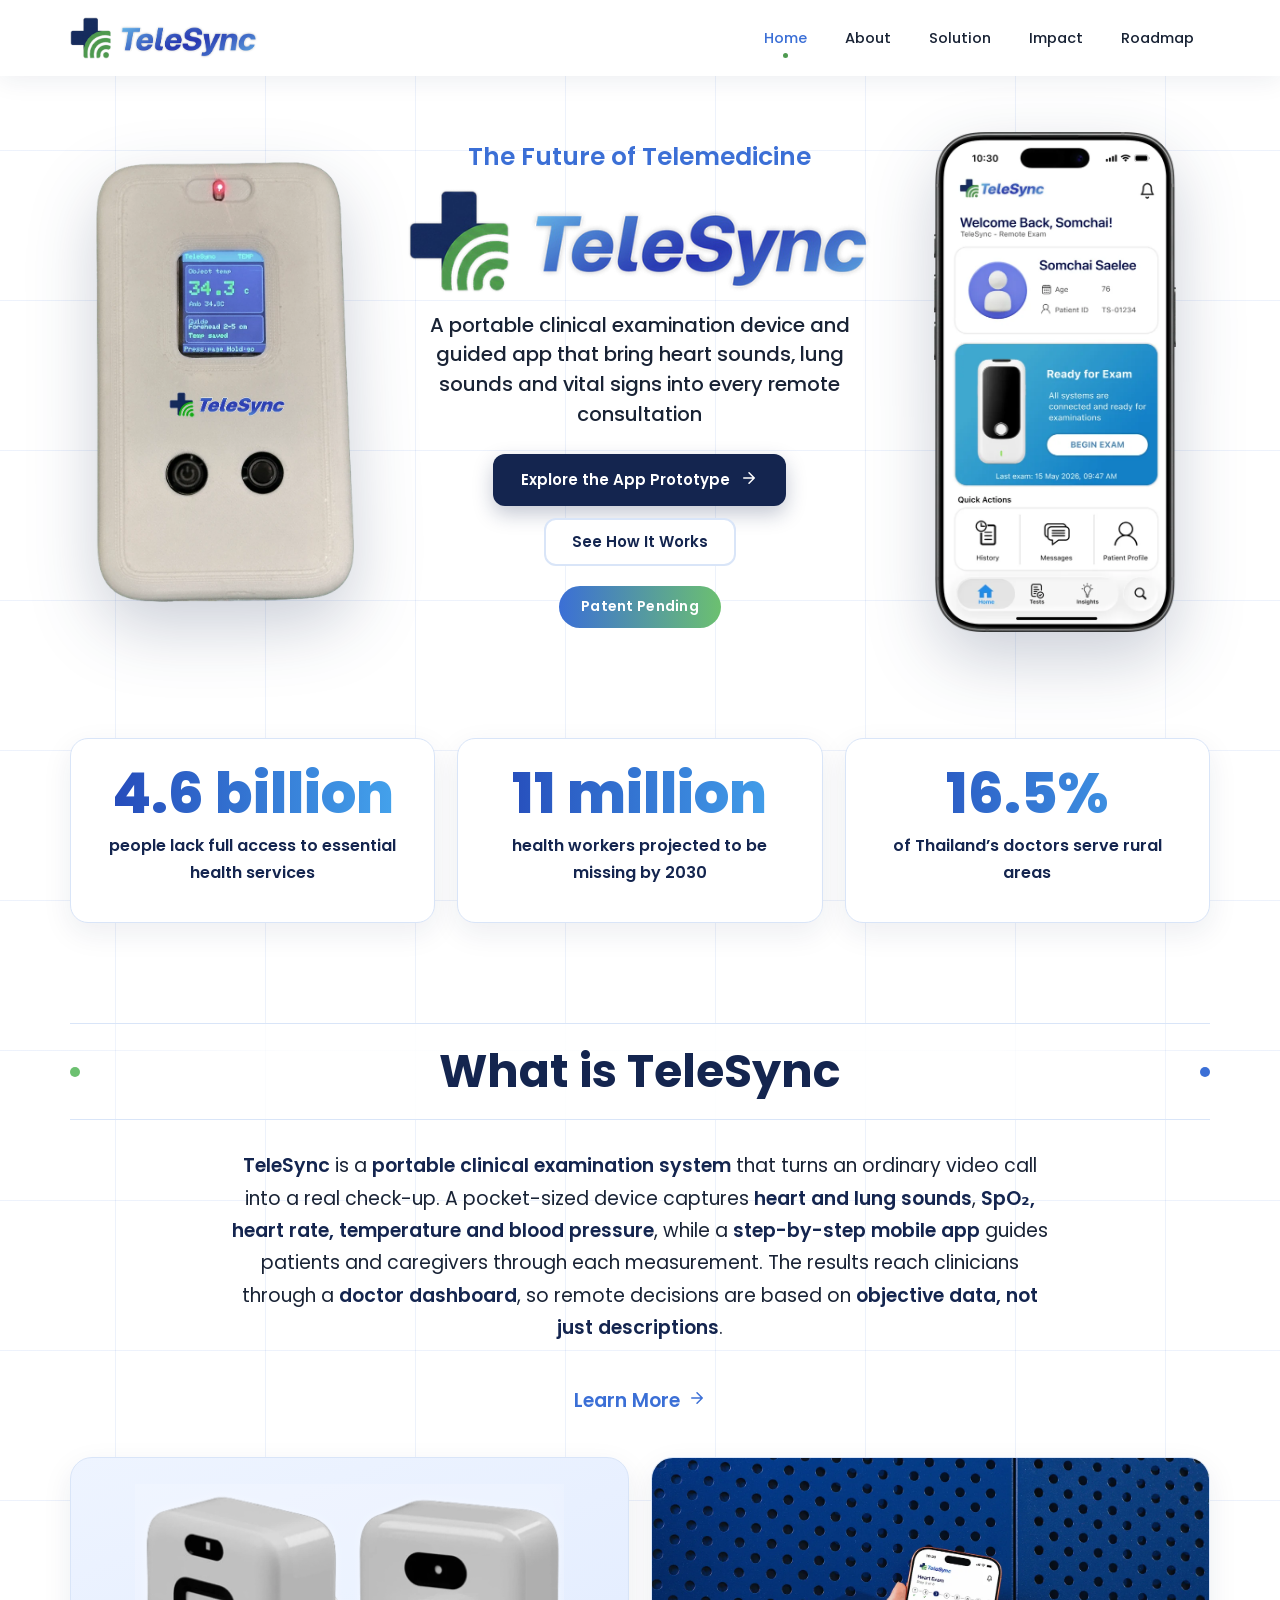
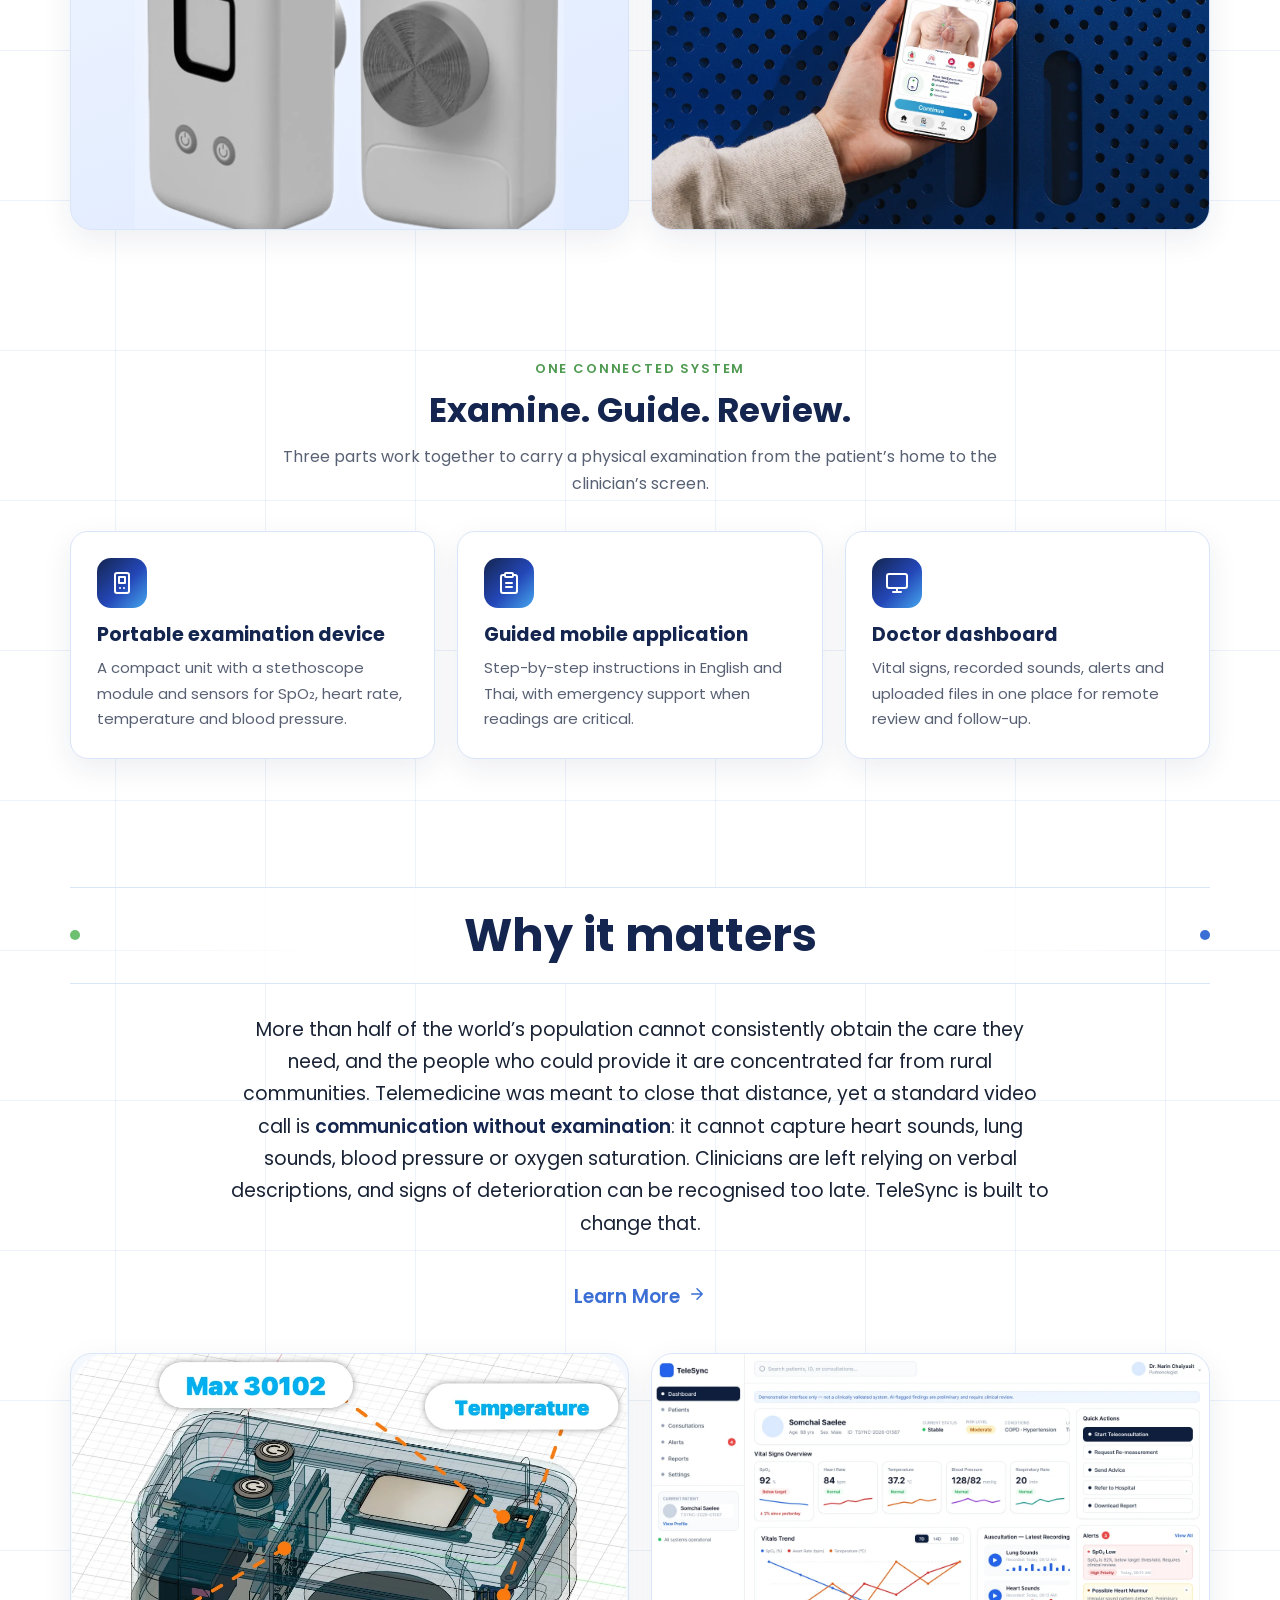
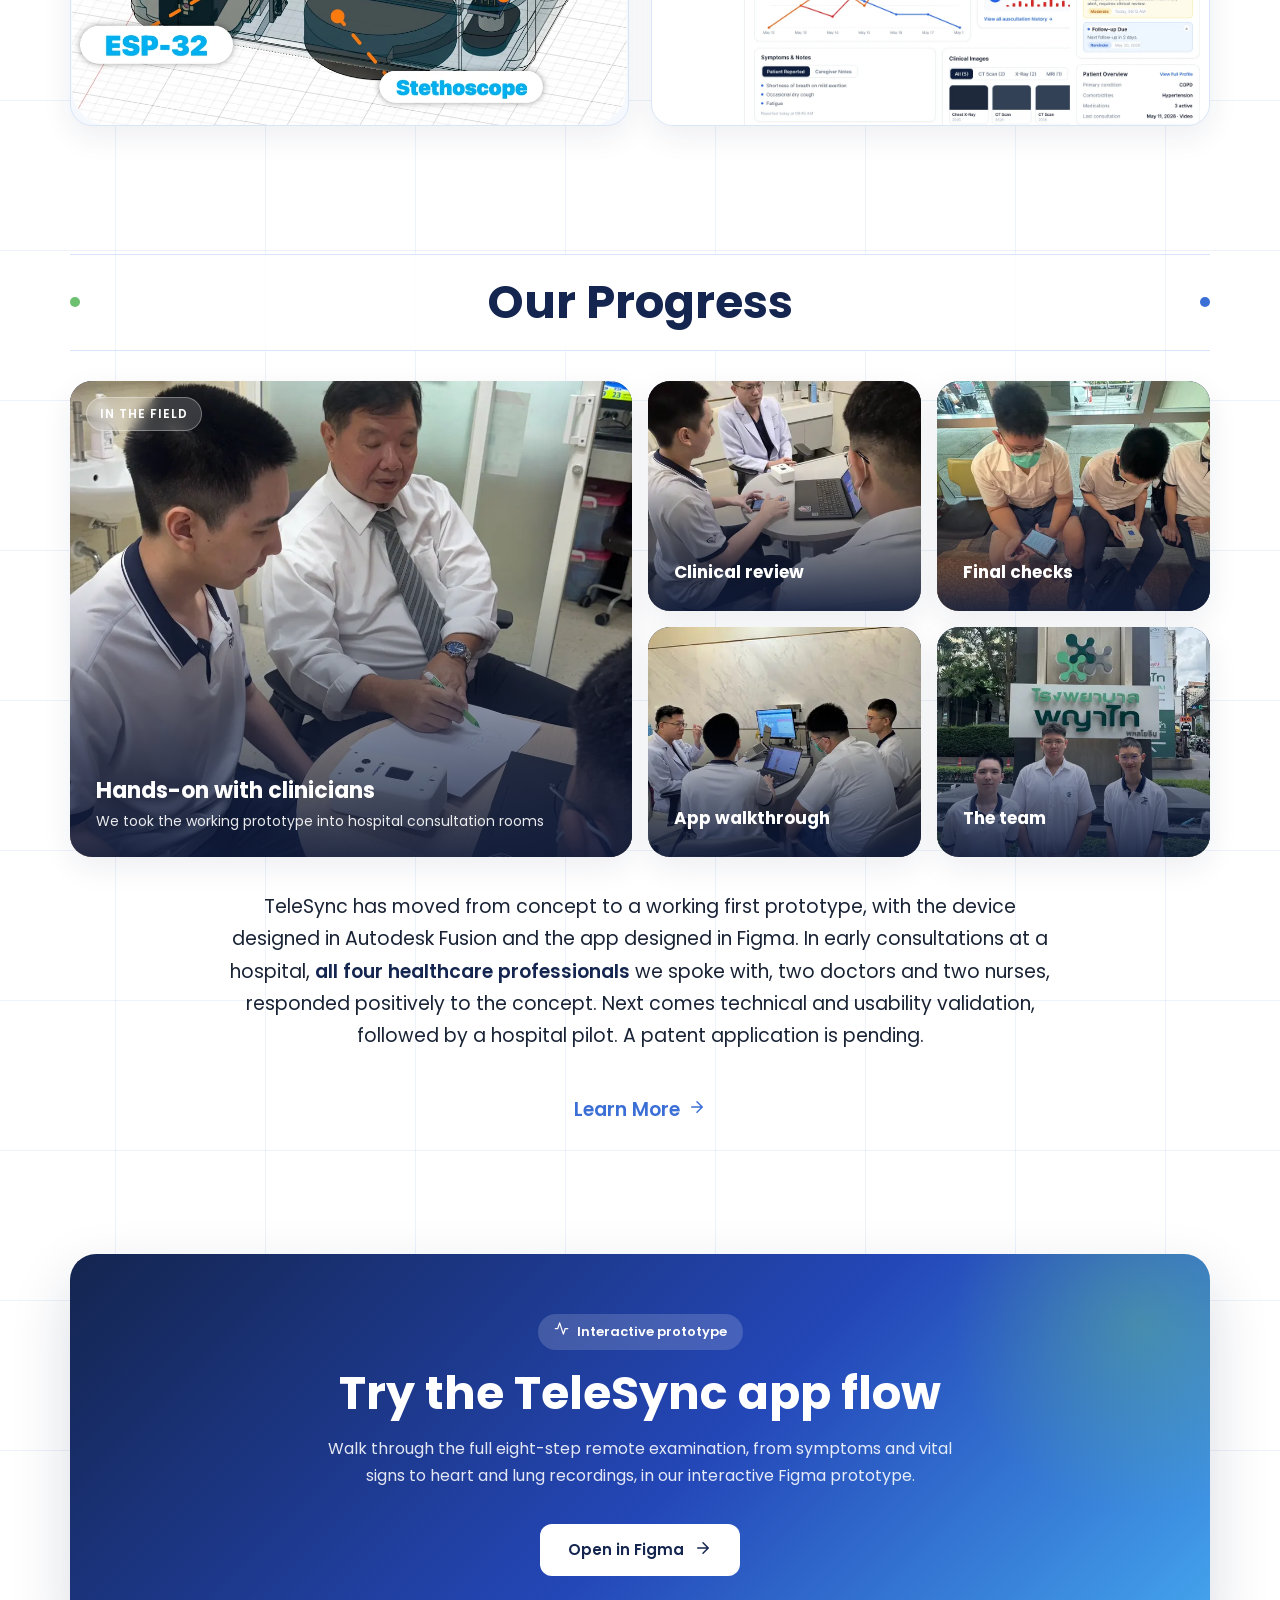
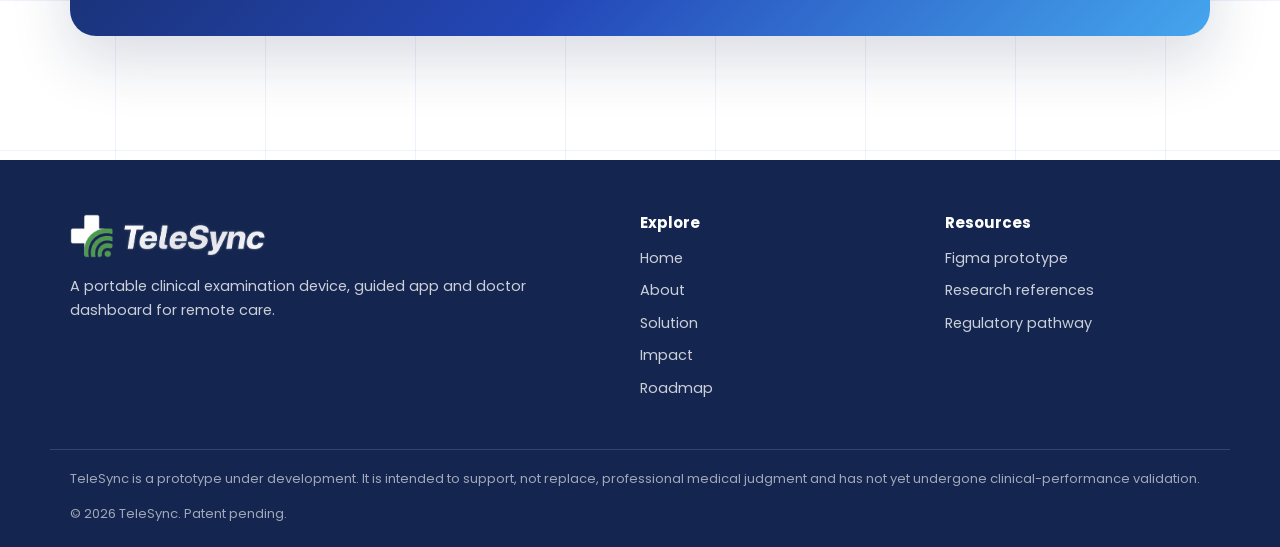
==== commit 195cd18e: "Rebuild Impact page around hospital photos; add photo grid to homepage - Impact page is now photo-le" ====
--- a/index.html
+++ b/index.html
@@ -12,7 +12,7 @@
   <link rel="preconnect" href="https://fonts.googleapis.com">
   <link rel="preconnect" href="https://fonts.gstatic.com" crossorigin>
   <link href="https://fonts.googleapis.com/css2?family=Poppins:wght@400;500;600;700;800&display=swap" rel="stylesheet">
-  <link rel="stylesheet" href="css/styles.css">
+  <link rel="stylesheet" href="css/styles.css?v=2026-10-28">
   <script>document.documentElement.className = 'js';</script>
 </head>
 <body>
@@ -132,6 +132,29 @@
     <section class="section">
       <div class="wrap">
         <div class="rule-title reveal"><h2>Our Progress</h2></div>
+        <div class="field-bento">
+          <a class="photo-tile tile-lg reveal" href="impact.html#field">
+            <img src="assets/img/field/handson-doctor.webp" alt="A doctor sketches beside the TeleSync prototype while a team member watches" width="1108" height="1477" loading="lazy" style="object-position: center 40%">
+            <span class="tile-tag">In the field</span>
+            <span class="tile-cap"><b>Hands-on with clinicians</b>We took the working prototype into hospital consultation rooms</span>
+          </a>
+          <a class="photo-tile reveal" href="impact.html#field">
+            <img src="assets/img/field/clinician-device-sm.webp" alt="A clinician reviews the TeleSync device with the team" width="480" height="640" loading="lazy">
+            <span class="tile-cap"><b>Clinical review</b></span>
+          </a>
+          <a class="photo-tile reveal" href="impact.html#field">
+            <img src="assets/img/field/prep-device-check-sm.webp" alt="The team checking the device and app in a hospital waiting area" width="480" height="640" loading="lazy">
+            <span class="tile-cap"><b>Final checks</b></span>
+          </a>
+          <a class="photo-tile reveal" href="impact.html#gallery">
+            <img src="assets/img/field/review-monitors-sm.webp" alt="The team talking through the app with a clinician" width="480" height="640" loading="lazy">
+            <span class="tile-cap"><b>App walkthrough</b></span>
+          </a>
+          <a class="photo-tile reveal" href="impact.html#gallery">
+            <img src="assets/img/field/team-sign-sm.webp" alt="The TeleSync team outside a hospital" width="480" height="640" loading="lazy" style="object-position: center 75%">
+            <span class="tile-cap"><b>The team</b></span>
+          </a>
+        </div>
         <div class="narrow wrap center reveal">
           <p class="lead">TeleSync has moved from concept to a working first prototype, with the device designed in Autodesk Fusion and the app designed in Figma. In early consultations at a hospital, <strong>all four healthcare professionals</strong> we spoke with, two doctors and two nurses, responded positively to the concept. Next comes technical and usability validation, followed by a hospital pilot. A patent application is pending.</p>
           <a class="more" href="roadmap.html">Learn More <span data-icon="arrow"></span></a>
@@ -183,6 +206,6 @@
     </div>
   </footer>
 
-  <script src="js/main.js"></script>
+  <script src="js/main.js?v=2026-10-28"></script>
 </body>
 </html>
--- a/css/styles.css
+++ b/css/styles.css
@@ -375,6 +375,192 @@
   padding: 18px 22px; font-size: 15px; color: var(--ink);
 }
 
+/* ---------- Our Story ---------- */
+
+.story { display: flex; flex-direction: column; padding: 0; overflow: hidden; }
+.story-photo {
+  position: relative; aspect-ratio: 4 / 5; overflow: hidden;
+  background: linear-gradient(160deg, #eef4ff, #dfeaff);
+}
+.story-photo img { width: 100%; height: 100%; object-fit: cover; object-position: center top; }
+.story-photo::after {
+  content: ""; position: absolute; left: 0; right: 0; bottom: 0; height: 5px;
+  background: linear-gradient(90deg, var(--green-2), var(--blue-2));
+}
+.story-photo.is-placeholder { display: grid; place-items: center; }
+.story-photo.is-placeholder span {
+  display: grid; place-items: center; width: 116px; height: 116px; border-radius: 50%;
+  background: var(--grad); color: #fff; font-size: 38px; font-weight: 700; letter-spacing: .04em;
+  box-shadow: 0 14px 30px rgba(36, 71, 184, .28);
+}
+.story-body { display: flex; flex: 1; flex-direction: column; align-items: flex-start; padding: 24px 26px 28px; }
+.story .story-name { margin-bottom: 6px; }
+.story .story-school { margin-bottom: 12px; font-size: 14px; color: var(--muted); line-height: 1.5; }
+.story .story-role {
+  display: inline-block; margin-bottom: 18px; padding: 5px 14px; border-radius: 999px;
+  background: #eaf6ea; color: #2f7032; font-size: 13px; font-weight: 600; line-height: 1.4;
+}
+.story .story-text { align-self: stretch; padding-top: 18px; border-top: 1px solid var(--line); color: var(--ink); }
+/* a story not yet written shows a quiet placeholder */
+.story .story-text:empty {
+  flex: 1; display: grid; place-items: center; min-height: 140px; padding: 18px;
+  border: 2px dashed var(--line); border-radius: 14px;
+}
+.story .story-text:empty::before { content: "Story coming soon"; font-size: 14px; color: var(--muted); }
+
+/* ---------- Photo-led layouts ---------- */
+
+/* full-bleed hero made of three photos */
+.photo-hero {
+  position: relative; overflow: hidden; background: var(--navy);
+  height: clamp(500px, calc(100vh - 76px), 720px);
+}
+.photo-wall {
+  position: absolute; inset: 0;
+  display: grid; grid-template-columns: repeat(3, minmax(0, 1fr)); gap: 4px;
+}
+.photo-wall figure { position: relative; overflow: hidden; }
+.photo-wall img { width: 100%; height: 100%; object-fit: cover; animation: drift 18s ease-in-out infinite alternate; }
+.photo-wall figure:nth-child(2) img { animation-delay: -6s; }
+.photo-wall figure:nth-child(3) img { animation-delay: -12s; }
+@keyframes drift { to { transform: scale(1.07); } }
+.photo-hero::after {
+  content: ""; position: absolute; inset: 0; z-index: 1;
+  background: linear-gradient(180deg, rgba(14, 26, 58, .05) 0%, rgba(14, 26, 58, .25) 45%, rgba(14, 26, 58, .94) 100%);
+}
+.photo-hero .tile-tag { z-index: 2; }
+.photo-hero-copy { position: absolute; z-index: 2; left: 0; right: 0; bottom: clamp(30px, 7vh, 64px); color: #fff; }
+.photo-hero h1 { color: #fff; font-size: clamp(40px, 7vw, 82px); font-weight: 800; letter-spacing: -.01em; margin: 16px 0 14px; }
+.photo-hero h1 .accent { color: #9fd6ff; }
+.photo-hero p { max-width: 38em; font-size: clamp(16px, 1.6vw, 19px); color: rgba(255, 255, 255, .9); }
+
+/* photo tile: image fills the box, caption sits on a dark fade */
+.photo-tile {
+  position: relative; display: block; overflow: hidden; isolation: isolate;
+  border-radius: 22px; background: var(--navy); box-shadow: var(--shadow);
+}
+.photo-tile img { position: absolute; inset: 0; width: 100%; height: 100%; object-fit: cover; transition: transform .7s ease; }
+.photo-tile:hover img { transform: scale(1.05); }
+.photo-tile::after {
+  content: ""; position: absolute; inset: 0;
+  background: linear-gradient(180deg, rgba(14, 26, 58, 0) 38%, rgba(14, 26, 58, .9) 100%);
+}
+.tile-cap {
+  position: absolute; z-index: 1; left: 0; right: 0; bottom: 0; margin: 0;
+  padding: clamp(18px, 2.2vw, 26px); text-align: left; color: rgba(255, 255, 255, .9);
+  font-size: 15px; line-height: 1.45;
+}
+.tile-cap b { display: block; margin-bottom: 4px; font-size: 20px; color: #fff; }
+.tile-num { display: block; margin-bottom: 6px; font-size: clamp(38px, 4.4vw, 56px); font-weight: 800; line-height: 1.05; color: #fff; }
+.tile-tag {
+  position: absolute; z-index: 1; top: 16px; left: 16px; margin: 0;
+  padding: 6px 13px; border-radius: 999px;
+  background: rgba(255, 255, 255, .18); border: 1px solid rgba(255, 255, 255, .32); backdrop-filter: blur(6px);
+  color: #fff; font-size: 12px; font-weight: 600; letter-spacing: .08em; text-transform: uppercase;
+}
+.tile-step {
+  position: absolute; z-index: 1; top: 16px; left: 16px;
+  display: grid; place-items: center; width: 46px; height: 46px; border-radius: 50%;
+  background: var(--grad); color: #fff; font-weight: 700; box-shadow: 0 6px 16px rgba(0, 0, 0, .25);
+}
+
+.photo-stats { display: grid; grid-template-columns: repeat(3, minmax(0, 1fr)); gap: 22px; }
+.photo-stats .photo-tile { aspect-ratio: 4 / 5; }
+.source-note { margin-top: 22px; font-size: 13.5px; color: var(--muted); }
+
+.journey { display: grid; grid-template-columns: repeat(4, minmax(0, 1fr)); gap: 18px; }
+.journey .photo-tile { aspect-ratio: 3 / 4; }
+
+/* dark band over a photo */
+.photo-band { position: relative; overflow: hidden; padding: clamp(64px, 9vw, 112px) 0; background: var(--navy); color: #fff; }
+.photo-band-bg { position: absolute; inset: 0; width: 100%; height: 100%; object-fit: cover; }
+.photo-band::after {
+  content: ""; position: absolute; inset: 0;
+  background: linear-gradient(135deg, rgba(20, 37, 79, .93) 0%, rgba(20, 37, 79, .82) 50%, rgba(36, 71, 184, .72) 100%);
+}
+.photo-band > .wrap { position: relative; z-index: 1; }
+.photo-band .eyebrow { color: #b9f0bb; }
+.photo-band .sub-title { color: #fff; font-size: clamp(26px, 3.6vw, 40px); }
+.photo-band .glass { padding: 28px; text-align: center; }
+.photo-band .glass h3 { color: #fff; font-size: 20px; margin-bottom: 8px; }
+.photo-band .glass p { color: rgba(255, 255, 255, .85); font-size: 15px; }
+.photo-band .glass.win { background: rgba(108, 192, 112, .22); border-color: rgba(185, 240, 187, .55); }
+.photo-band .glass.win .status { background: #b9f0bb; color: #1d4a20; }
+.photo-band .vs { color: rgba(255, 255, 255, .7); }
+.gap-list { display: flex; flex-wrap: wrap; justify-content: center; gap: 12px; margin-top: 34px; }
+.gap-list li {
+  display: inline-flex; align-items: center; gap: 10px; padding: 10px 18px; border-radius: 999px;
+  background: rgba(255, 255, 255, .1); border: 1px solid rgba(255, 255, 255, .22);
+  font-size: 14.5px; font-weight: 500;
+}
+.gap-list svg { width: 18px; height: 18px; color: #ffb4ad; }
+
+/* masonry gallery */
+.gallery { columns: 3 260px; column-gap: 18px; }
+.gallery-item {
+  position: relative; display: block; margin: 0 0 18px; break-inside: avoid;
+  border-radius: 18px; overflow: hidden; background: var(--tint); box-shadow: var(--shadow);
+}
+.gallery-item img { width: 100%; aspect-ratio: 3 / 4; object-fit: cover; transition: transform .6s ease; }
+.gallery-item.sq img { aspect-ratio: 1; }
+.gallery-item.wide img { aspect-ratio: 4 / 3; }
+.gallery-item:hover img { transform: scale(1.04); }
+.gallery-item span {
+  position: absolute; left: 12px; right: 12px; bottom: 12px; padding: 8px 12px; border-radius: 12px;
+  background: rgba(14, 26, 58, .78); color: #fff; font-size: 13px; font-weight: 500; line-height: 1.4;
+  opacity: 0; transform: translateY(8px); transition: opacity .3s, transform .3s;
+}
+.gallery-item:hover span, .gallery-item:focus-visible span { opacity: 1; transform: none; }
+@media (hover: none) { .gallery-item span { opacity: 1; transform: none; } }
+
+/* photo stack beside text */
+.photo-stack { position: relative; padding: 0 12% 34px 0; }
+.ps-main { width: 100%; aspect-ratio: 4 / 5; object-fit: cover; border-radius: 22px; box-shadow: var(--shadow-lg); }
+.ps-inset {
+  position: absolute; right: 0; bottom: 0; width: 42%; aspect-ratio: 3 / 4; object-fit: cover;
+  border-radius: 18px; border: 6px solid #fff; box-shadow: var(--shadow-lg);
+}
+.audience { margin: 22px 0 30px; }
+.audience .chip svg { color: var(--green); }
+.mini-title { font-size: 18px; color: var(--navy); margin-bottom: 16px; }
+.ticks-compact li { margin-bottom: 12px; }
+
+.band-photo img {
+  width: 100%; max-height: 460px; aspect-ratio: 4 / 5; object-fit: cover; object-position: center 70%;
+  border-radius: 20px; border: 6px solid rgba(255, 255, 255, .18);
+}
+.band .btn { margin-top: 10px; }
+
+/* homepage photo bento */
+.field-bento {
+  display: grid; grid-template-columns: repeat(4, minmax(0, 1fr));
+  grid-auto-rows: clamp(160px, 18vw, 230px); gap: 16px; margin-bottom: 34px;
+}
+.field-bento .tile-lg { grid-column: span 2; grid-row: span 2; }
+.field-bento .tile-cap { font-size: 14px; }
+.field-bento .tile-cap b { font-size: 17px; margin: 0; }
+.field-bento .tile-lg .tile-cap b { font-size: 22px; margin-bottom: 4px; }
+
+/* lightbox */
+.lightbox {
+  width: 100%; height: 100%; max-width: none; max-height: none; margin: 0; padding: 0; border: 0;
+  background: rgba(10, 18, 40, .95); color: #fff;
+}
+.lightbox[open] { display: grid; grid-template-columns: auto minmax(0, 1fr) auto; align-items: center; }
+.lightbox::backdrop { background: rgba(10, 18, 40, .6); }
+.lightbox figure { display: grid; justify-items: center; gap: 14px; padding: 64px 8px 28px; }
+.lightbox img { max-width: 100%; max-height: calc(100vh - 150px); width: auto; height: auto; border-radius: 14px; box-shadow: 0 30px 80px rgba(0, 0, 0, .5); }
+.lightbox figcaption { margin: 0; color: rgba(255, 255, 255, .88); font-size: 15px; }
+.lb-btn {
+  display: grid; place-items: center; width: 52px; height: 52px; margin: 0 18px; padding: 0;
+  border-radius: 50%; border: 1px solid rgba(255, 255, 255, .28); background: rgba(255, 255, 255, .1);
+  color: #fff; cursor: pointer; transition: background .2s;
+}
+.lb-btn:hover { background: rgba(255, 255, 255, .22); }
+.lb-btn svg { width: 24px; height: 24px; }
+.lb-close { position: absolute; top: 16px; right: 16px; margin: 0; }
+html:has(.lightbox[open]) { overflow: hidden; }
+
 /* ---------- Footer ---------- */
 
 .site-footer { margin-top: 60px; background: var(--navy); color: rgba(255, 255, 255, .78); font-size: 14.5px; }
@@ -400,8 +586,9 @@
 @media (prefers-reduced-motion: reduce) {
   html { scroll-behavior: auto; }
   .js .reveal { opacity: 1; transform: none; transition: none; }
-  .hero-device img, .hero-phone img { animation: none; }
+  .hero-device img, .hero-phone img, .photo-wall img { animation: none; }
   .btn:hover, .card:hover { transform: none; }
+  .photo-tile:hover img, .gallery-item:hover img { transform: none; }
 }
 
 /* ---------- Responsive ---------- */
@@ -415,6 +602,13 @@
   .hero-device img, .hero-phone img { max-height: 360px; }
   .site-footer .top { grid-template-columns: 1fr 1fr; }
   .site-footer .top > :first-child { grid-column: 1 / -1; }
+  .journey { grid-template-columns: repeat(2, minmax(0, 1fr)); }
+  .photo-stack { max-width: 520px; margin: 0 auto; }
+}
+
+@media (max-width: 900px) {
+  .photo-stats { grid-template-columns: 1fr; }
+  .photo-stats .photo-tile { aspect-ratio: 16 / 10; }
 }
 
 @media (max-width: 820px) {
@@ -445,5 +639,17 @@
   .timeline .node { width: 45px; height: 45px; font-size: 16px; }
   .site-footer .top { grid-template-columns: 1fr; gap: 28px; }
   .strip figure { flex-basis: 180px; }
+  .story-photo { aspect-ratio: 1 / 1; }
   .btn { width: 100%; }
-}
+  .photo-hero { height: clamp(480px, calc(100svh - 66px), 640px); }
+  .photo-wall { grid-template-columns: 1fr; }
+  .photo-wall figure:not(:nth-child(2)) { display: none; }
+  .journey { grid-template-columns: 1fr; }
+  .journey .photo-tile { aspect-ratio: 4 / 3; }
+  .gallery { columns: 2; column-gap: 12px; }
+  .gallery-item { margin-bottom: 12px; border-radius: 14px; }
+  .gallery-item span { left: 8px; right: 8px; bottom: 8px; padding: 6px 9px; font-size: 12px; }
+  .field-bento { grid-template-columns: repeat(2, minmax(0, 1fr)); grid-auto-rows: 170px; gap: 12px; }
+  .field-bento .tile-cap b { font-size: 15px; }
+  .lb-btn { width: 42px; height: 42px; margin: 0 6px; }
+}
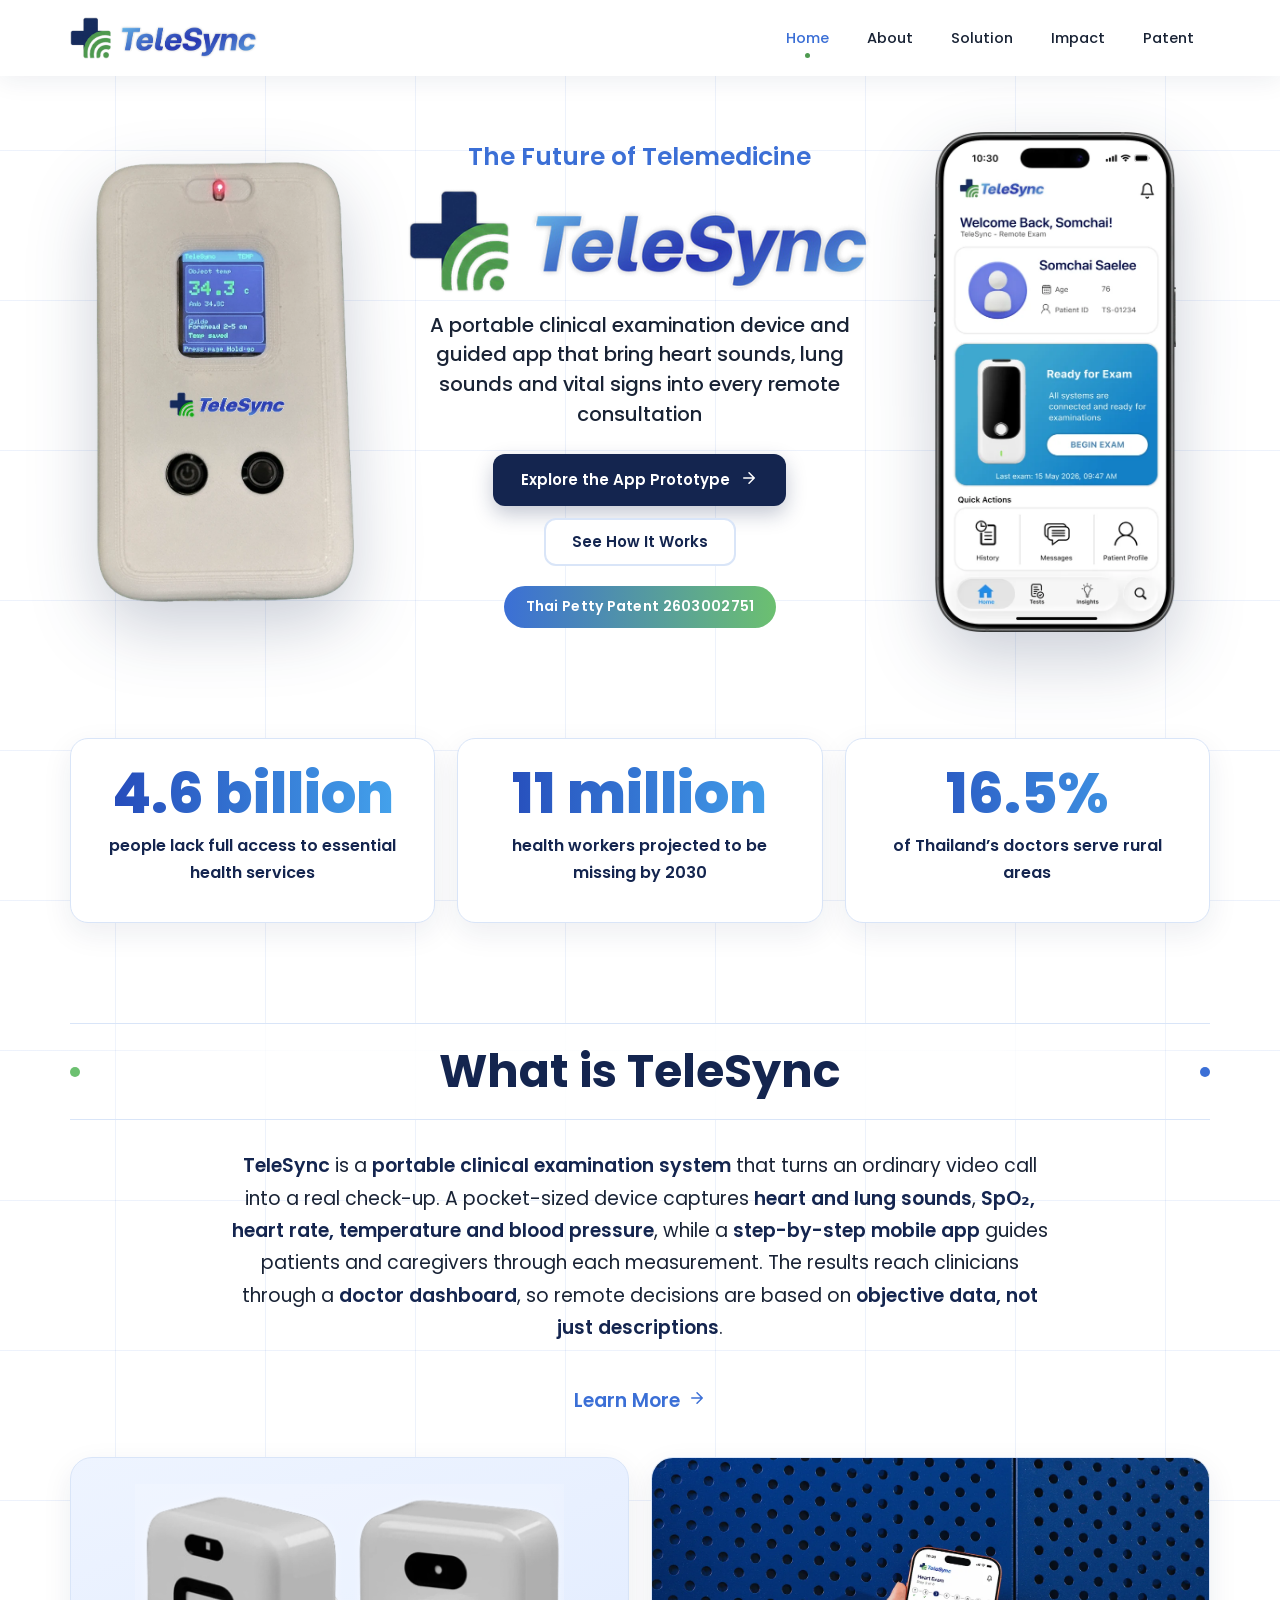
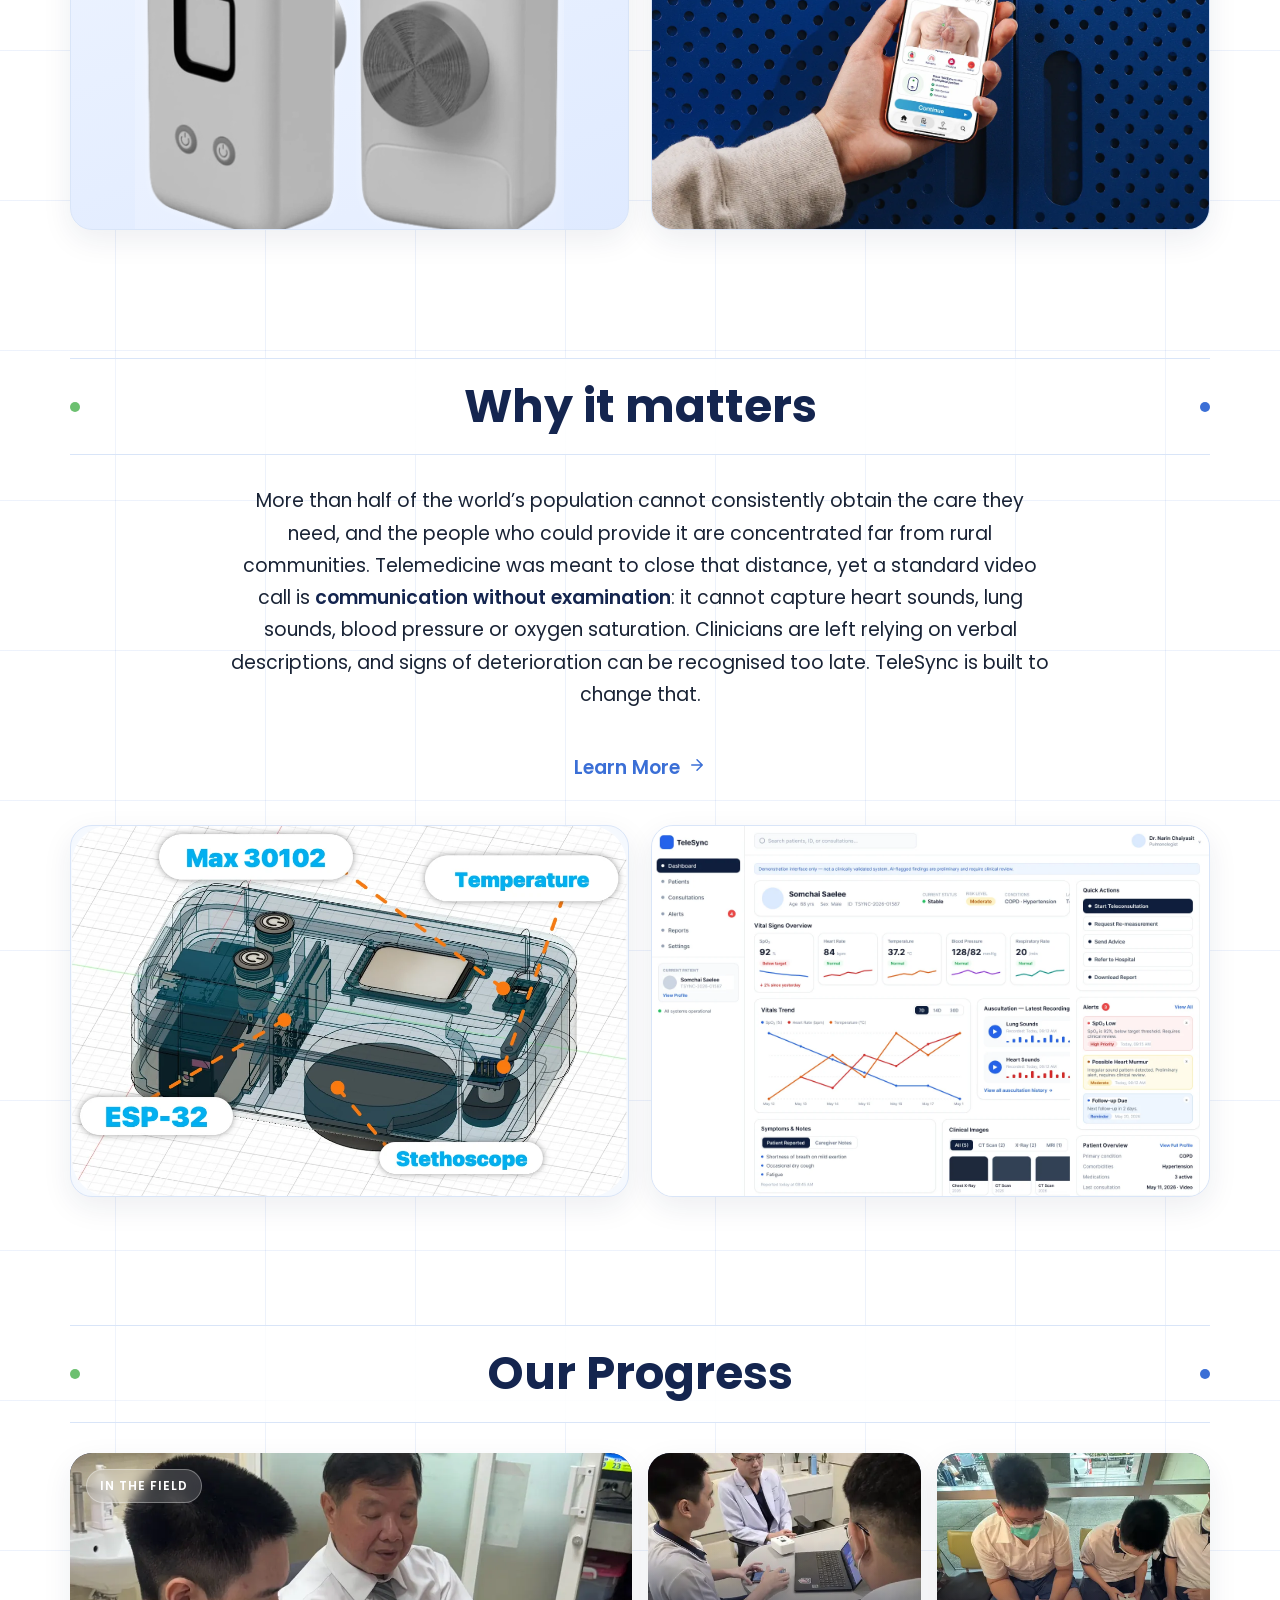
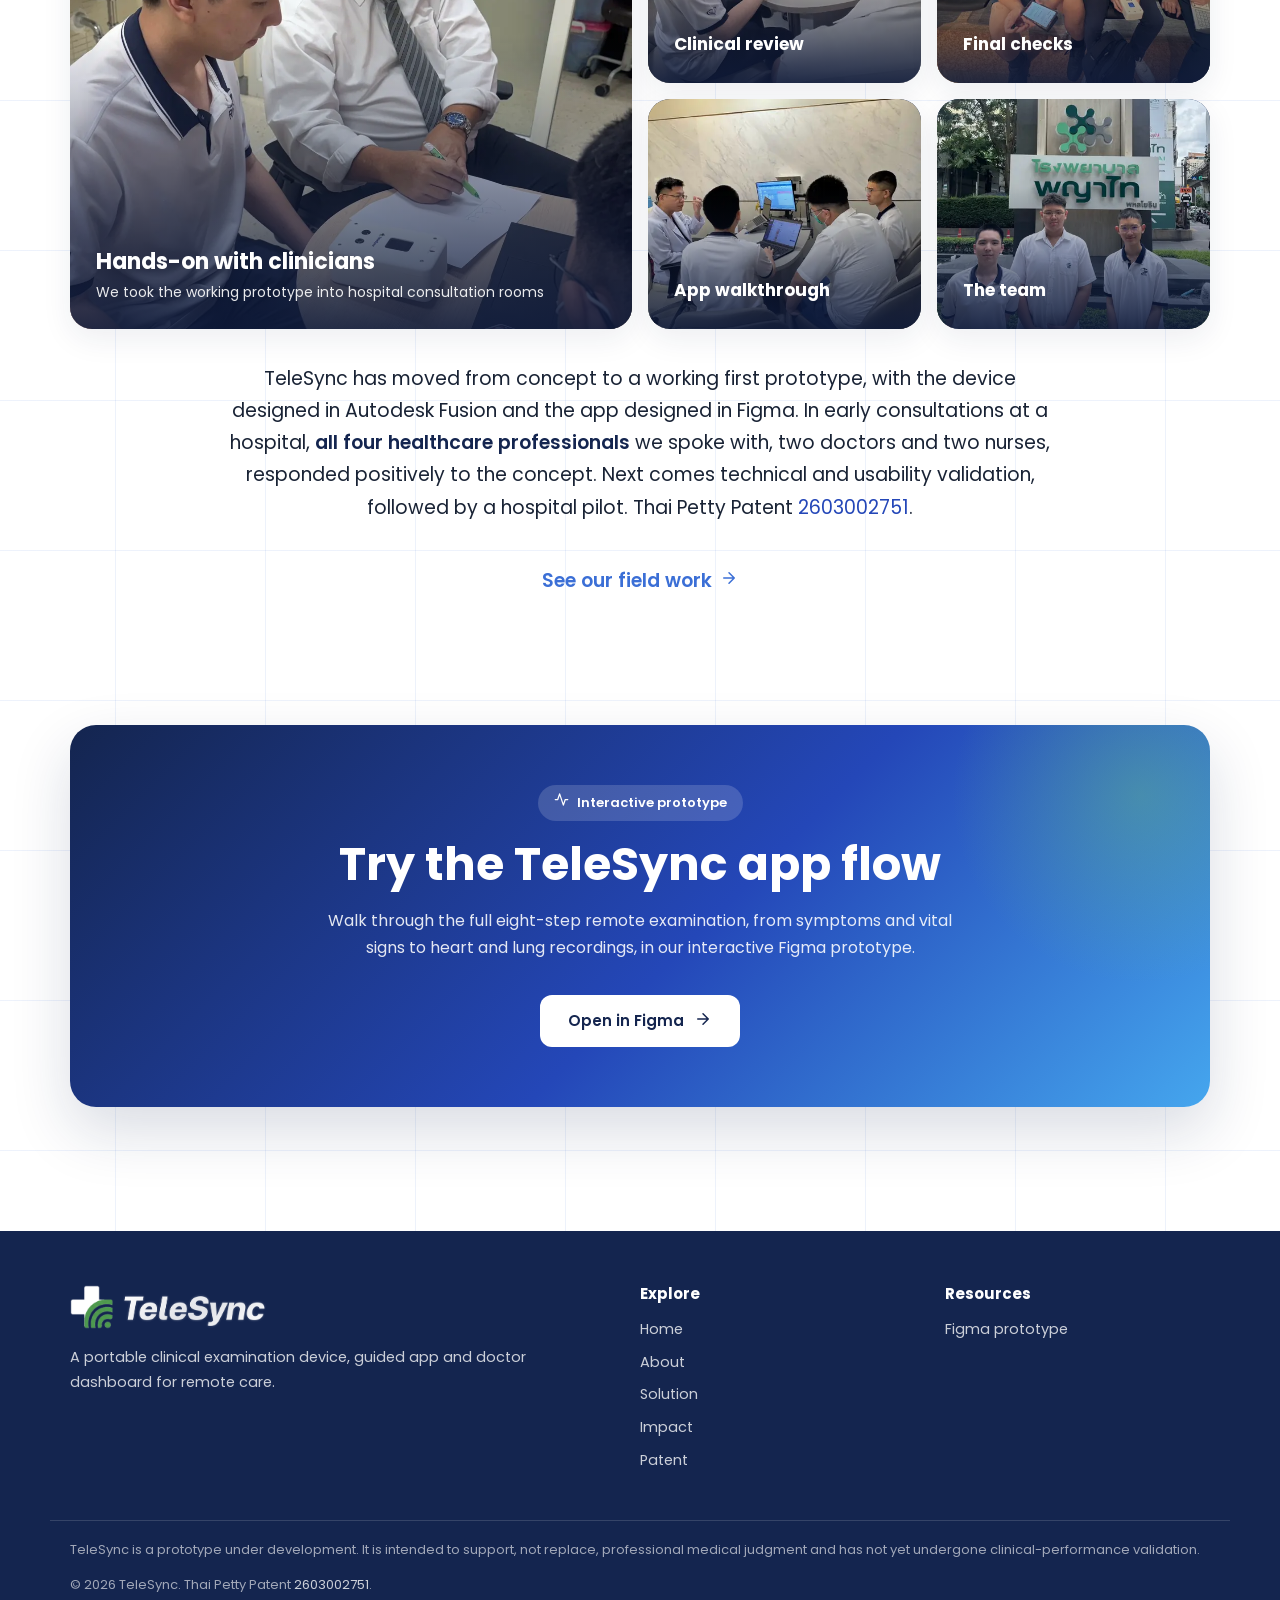
==== commit f5b093ac: "Add Patent page; streamline About, Solution and Impact; remove Roadmap - Add patent.html with the 19" ====
--- a/index.html
+++ b/index.html
@@ -7,12 +7,17 @@
   <meta name="description" content="TeleSync is a portable clinical examination device, guided mobile app and doctor dashboard that brings heart and lung sounds and vital signs into remote consultations.">
   <meta property="og:title" content="TeleSync – The Future of Telemedicine">
   <meta property="og:description" content="A portable examination device, guided app and doctor dashboard that add objective clinical data to telemedicine.">
-  <meta property="og:image" content="assets/img/app-in-hand.webp">
+  <meta property="og:image" content="https://telesync.fit/assets/img/og-share.jpg">
+  <meta property="og:image:width" content="1200">
+  <meta property="og:image:height" content="630">
+  <meta property="og:type" content="website">
+  <meta name="twitter:card" content="summary_large_image">
+  <meta name="twitter:image" content="https://telesync.fit/assets/img/og-share.jpg">
   <link rel="icon" type="image/png" href="assets/img/favicon.png">
   <link rel="preconnect" href="https://fonts.googleapis.com">
   <link rel="preconnect" href="https://fonts.gstatic.com" crossorigin>
   <link href="https://fonts.googleapis.com/css2?family=Poppins:wght@400;500;600;700;800&display=swap" rel="stylesheet">
-  <link rel="stylesheet" href="css/styles.css?v=2026-10-28">
+  <link rel="stylesheet" href="css/styles.css?v=2026-11-02b">
   <script>document.documentElement.className = 'js';</script>
 </head>
 <body>
@@ -28,7 +33,7 @@
           <li><a href="about.html">About</a></li>
           <li><a href="solution.html">Solution</a></li>
           <li><a href="impact.html">Impact</a></li>
-          <li><a href="roadmap.html">Roadmap</a></li>
+          <li><a href="patent.html">Patent</a></li>
         </ul>
       </nav>
     </div>
@@ -49,7 +54,7 @@
             <a class="btn btn-dark" href="https://www.figma.com/design/eTXzqV9W2M6x8Y5pykawFQ/TeleSync_UI-UX?node-id=0-1" target="_blank" rel="noopener">Explore the App Prototype <span data-icon="arrow"></span></a>
             <a class="btn btn-light" href="solution.html">See How It Works</a>
           </div>
-          <span class="pill">Patent Pending</span>
+          <a class="pill" href="patent.html">Thai Petty Patent 2603002751</a>
         </div>
         <div class="hero-phone">
           <img src="assets/img/app-home.webp" alt="TeleSync mobile app home screen, ready to begin an examination" width="520" height="1075">
@@ -84,33 +89,6 @@
         <div class="media-pair">
           <figure class="media media-contain reveal"><img src="assets/img/device-pair.webp" alt="Front and back renders of the TeleSync device, showing the screen and the stethoscope head" width="880" height="740" loading="lazy"></figure>
           <figure class="media reveal"><img src="assets/img/app-in-hand.webp" alt="A hand holding a phone running the TeleSync heart examination screen" width="1400" height="933" loading="lazy"></figure>
-        </div>
-      </div>
-    </section>
-
-    <section class="section">
-      <div class="wrap">
-        <div class="head center reveal">
-          <span class="eyebrow">One connected system</span>
-          <h2 class="sub-title">Examine. Guide. Review.</h2>
-          <p class="sub-lead">Three parts work together to carry a physical examination from the patient’s home to the clinician’s screen.</p>
-        </div>
-        <div class="grid g3">
-          <a class="card reveal" href="solution.html#device">
-            <span class="icon icon-solid" data-icon="device"></span>
-            <h3>Portable examination device</h3>
-            <p>A compact unit with a stethoscope module and sensors for SpO₂, heart rate, temperature and blood pressure.</p>
-          </a>
-          <a class="card reveal" href="solution.html#app">
-            <span class="icon icon-solid" data-icon="clipboard"></span>
-            <h3>Guided mobile application</h3>
-            <p>Step-by-step instructions in English and Thai, with emergency support when readings are critical.</p>
-          </a>
-          <a class="card reveal" href="solution.html#dashboard">
-            <span class="icon icon-solid" data-icon="monitor"></span>
-            <h3>Doctor dashboard</h3>
-            <p>Vital signs, recorded sounds, alerts and uploaded files in one place for remote review and follow-up.</p>
-          </a>
         </div>
       </div>
     </section>
@@ -156,8 +134,8 @@
           </a>
         </div>
         <div class="narrow wrap center reveal">
-          <p class="lead">TeleSync has moved from concept to a working first prototype, with the device designed in Autodesk Fusion and the app designed in Figma. In early consultations at a hospital, <strong>all four healthcare professionals</strong> we spoke with, two doctors and two nurses, responded positively to the concept. Next comes technical and usability validation, followed by a hospital pilot. A patent application is pending.</p>
-          <a class="more" href="roadmap.html">Learn More <span data-icon="arrow"></span></a>
+          <p class="lead">TeleSync has moved from concept to a working first prototype, with the device designed in Autodesk Fusion and the app designed in Figma. In early consultations at a hospital, <strong>all four healthcare professionals</strong> we spoke with, two doctors and two nurses, responded positively to the concept. Next comes technical and usability validation, followed by a hospital pilot. Thai Petty Patent <a href="patent.html">2603002751</a>.</p>
+          <a class="more" href="impact.html#field">See our field work <span data-icon="arrow"></span></a>
         </div>
       </div>
     </section>
@@ -188,21 +166,19 @@
           <li><a href="about.html">About</a></li>
           <li><a href="solution.html">Solution</a></li>
           <li><a href="impact.html">Impact</a></li>
-          <li><a href="roadmap.html">Roadmap</a></li>
+          <li><a href="patent.html">Patent</a></li>
         </ul>
       </div>
       <div>
         <h4>Resources</h4>
         <ul>
           <li><a href="https://www.figma.com/design/eTXzqV9W2M6x8Y5pykawFQ/TeleSync_UI-UX?node-id=0-1" target="_blank" rel="noopener">Figma prototype</a></li>
-          <li><a href="about.html#references">Research references</a></li>
-          <li><a href="roadmap.html#regulation">Regulatory pathway</a></li>
         </ul>
       </div>
     </div>
     <div class="wrap bottom">
       <p>TeleSync is a prototype under development. It is intended to support, not replace, professional medical judgment and has not yet undergone clinical-performance validation.</p>
-      <p>© 2026 TeleSync. Patent pending.</p>
+      <p>© 2026 TeleSync. Thai Petty Patent <a href="patent.html">2603002751</a>.</p>
     </div>
   </footer>
 
--- a/css/styles.css
+++ b/css/styles.css
@@ -46,7 +46,7 @@
 h1, h2, h3, h4 { margin: 0; line-height: 1.2; color: var(--ink); font-weight: 700; }
 p { margin: 0 0 1em; }
 p:last-child { margin-bottom: 0; }
-ul { margin: 0; padding: 0; list-style: none; }
+ul, ol { margin: 0; padding: 0; list-style: none; }
 strong { font-weight: 600; }
 
 .wrap { width: 100%; max-width: var(--wrap); margin: 0 auto; padding: 0 20px; }
@@ -303,78 +303,6 @@
 .cta { text-align: center; }
 .cta p { max-width: 40em; margin: 0 auto 24px; }
 
-/* ---------- Phone strip ---------- */
-
-.strip {
-  display: flex; gap: 22px; overflow-x: auto; padding: 10px 20px 26px;
-  scroll-snap-type: x mandatory; scroll-padding: 20px;
-  scrollbar-width: thin; scrollbar-color: var(--blue-2) transparent;
-}
-.strip figure { flex: 0 0 210px; scroll-snap-align: start; }
-.strip img { filter: drop-shadow(0 14px 22px rgba(20, 37, 79, .18)); }
-.strip figcaption { font-size: 14px; }
-.strip figcaption b { display: block; color: var(--navy); font-weight: 600; }
-.strip-hint { text-align: center; font-size: 13px; color: var(--muted); }
-
-/* ---------- Flow / steps ---------- */
-
-.flow { counter-reset: step; }
-.flow .card { position: relative; padding-top: 34px; }
-.flow .card::before {
-  counter-increment: step; content: counter(step);
-  position: absolute; top: -18px; left: 24px; width: 38px; height: 38px; border-radius: 50%;
-  display: grid; place-items: center; background: var(--grad); color: #fff; font-weight: 700;
-  box-shadow: 0 6px 14px rgba(36, 71, 184, .35);
-}
-.flow-red .card::before { background: linear-gradient(135deg, #b3261e, #ef5b4c); box-shadow: 0 6px 14px rgba(214, 52, 44, .35); }
-.flow .card img { max-height: 330px; width: auto; margin: 16px auto 0; }
-
-/* ---------- Timeline ---------- */
-
-.timeline { position: relative; max-width: 860px; margin: 0 auto; }
-.timeline::before {
-  content: ""; position: absolute; left: 27px; top: 10px; bottom: 10px; width: 3px;
-  background: linear-gradient(var(--green-2), var(--blue-2), var(--navy)); border-radius: 3px;
-}
-.timeline > li { position: relative; padding-left: 82px; margin-bottom: 22px; }
-.timeline > li:last-child { margin-bottom: 0; }
-.timeline .node {
-  position: absolute; left: 0; top: 14px; width: 57px; height: 57px; border-radius: 50%;
-  display: grid; place-items: center; background: #fff; border: 3px solid var(--blue-2);
-  font-weight: 700; font-size: 18px; color: var(--blue);
-}
-.timeline .done .node { background: var(--green); border-color: var(--green); color: #fff; }
-.timeline .now .node { background: var(--blue); border-color: var(--blue); color: #fff; box-shadow: 0 0 0 7px rgba(59, 111, 214, .18); }
-.status {
-  display: inline-block; margin-bottom: 8px; padding: 3px 12px; border-radius: 999px;
-  font-size: 12px; font-weight: 600; letter-spacing: .04em; text-transform: uppercase;
-  background: var(--tint); color: var(--blue);
-}
-.done .status { background: #eaf6ea; color: #2f7032; }
-.now .status { background: var(--blue); color: #fff; }
-
-/* ---------- Compare ---------- */
-
-.compare { display: grid; grid-template-columns: 1fr auto 1fr; gap: 18px; align-items: stretch; }
-.compare .card { text-align: center; }
-.compare .vs { align-self: center; font-weight: 700; color: var(--muted); }
-.compare .card.win { background: var(--grad); border-color: transparent; }
-.compare .card.win h3, .compare .card.win p { color: #fff; }
-
-/* ---------- References ---------- */
-
-.refs li {
-  padding: 14px 0 14px 22px; border-bottom: 1px solid var(--line);
-  font-size: 14.5px; color: var(--muted); text-indent: -22px; overflow-wrap: anywhere;
-}
-.refs li:last-child { border-bottom: 0; }
-.refs em { color: var(--ink); }
-
-.note {
-  border-left: 4px solid var(--green); background: #f3faf3; border-radius: 0 14px 14px 0;
-  padding: 18px 22px; font-size: 15px; color: var(--ink);
-}
-
 /* ---------- Our Story ---------- */
 
 .story { display: flex; flex-direction: column; padding: 0; overflow: hidden; }
@@ -413,7 +341,7 @@
 /* full-bleed hero made of three photos */
 .photo-hero {
   position: relative; overflow: hidden; background: var(--navy);
-  height: clamp(500px, calc(100vh - 76px), 720px);
+  height: clamp(340px, 54vh, 460px);
 }
 .photo-wall {
   position: absolute; inset: 0;
@@ -430,7 +358,7 @@
 }
 .photo-hero .tile-tag { z-index: 2; }
 .photo-hero-copy { position: absolute; z-index: 2; left: 0; right: 0; bottom: clamp(30px, 7vh, 64px); color: #fff; }
-.photo-hero h1 { color: #fff; font-size: clamp(40px, 7vw, 82px); font-weight: 800; letter-spacing: -.01em; margin: 16px 0 14px; }
+.photo-hero h1 { color: #fff; font-size: clamp(36px, 5.4vw, 64px); font-weight: 800; letter-spacing: -.01em; margin: 16px 0 14px; }
 .photo-hero h1 .accent { color: #9fd6ff; }
 .photo-hero p { max-width: 38em; font-size: clamp(16px, 1.6vw, 19px); color: rgba(255, 255, 255, .9); }
 
@@ -451,7 +379,6 @@
   font-size: 15px; line-height: 1.45;
 }
 .tile-cap b { display: block; margin-bottom: 4px; font-size: 20px; color: #fff; }
-.tile-num { display: block; margin-bottom: 6px; font-size: clamp(38px, 4.4vw, 56px); font-weight: 800; line-height: 1.05; color: #fff; }
 .tile-tag {
   position: absolute; z-index: 1; top: 16px; left: 16px; margin: 0;
   padding: 6px 13px; border-radius: 999px;
@@ -464,71 +391,29 @@
   background: var(--grad); color: #fff; font-weight: 700; box-shadow: 0 6px 16px rgba(0, 0, 0, .25);
 }
 
-.photo-stats { display: grid; grid-template-columns: repeat(3, minmax(0, 1fr)); gap: 22px; }
-.photo-stats .photo-tile { aspect-ratio: 4 / 5; }
-.source-note { margin-top: 22px; font-size: 13.5px; color: var(--muted); }
-
 .journey { display: grid; grid-template-columns: repeat(4, minmax(0, 1fr)); gap: 18px; }
-.journey .photo-tile { aspect-ratio: 3 / 4; }
-
-/* dark band over a photo */
-.photo-band { position: relative; overflow: hidden; padding: clamp(64px, 9vw, 112px) 0; background: var(--navy); color: #fff; }
-.photo-band-bg { position: absolute; inset: 0; width: 100%; height: 100%; object-fit: cover; }
-.photo-band::after {
-  content: ""; position: absolute; inset: 0;
-  background: linear-gradient(135deg, rgba(20, 37, 79, .93) 0%, rgba(20, 37, 79, .82) 50%, rgba(36, 71, 184, .72) 100%);
-}
-.photo-band > .wrap { position: relative; z-index: 1; }
-.photo-band .eyebrow { color: #b9f0bb; }
-.photo-band .sub-title { color: #fff; font-size: clamp(26px, 3.6vw, 40px); }
-.photo-band .glass { padding: 28px; text-align: center; }
-.photo-band .glass h3 { color: #fff; font-size: 20px; margin-bottom: 8px; }
-.photo-band .glass p { color: rgba(255, 255, 255, .85); font-size: 15px; }
-.photo-band .glass.win { background: rgba(108, 192, 112, .22); border-color: rgba(185, 240, 187, .55); }
-.photo-band .glass.win .status { background: #b9f0bb; color: #1d4a20; }
-.photo-band .vs { color: rgba(255, 255, 255, .7); }
-.gap-list { display: flex; flex-wrap: wrap; justify-content: center; gap: 12px; margin-top: 34px; }
-.gap-list li {
-  display: inline-flex; align-items: center; gap: 10px; padding: 10px 18px; border-radius: 999px;
-  background: rgba(255, 255, 255, .1); border: 1px solid rgba(255, 255, 255, .22);
-  font-size: 14.5px; font-weight: 500;
-}
-.gap-list svg { width: 18px; height: 18px; color: #ffb4ad; }
-
-/* masonry gallery */
-.gallery { columns: 3 260px; column-gap: 18px; }
+.journey .photo-tile { aspect-ratio: 1 / 1; }
+.journey .tile-cap { font-size: 14px; }
+.journey .tile-cap b { font-size: 18px; }
+
+/* compact gallery: one feature photo beside a grid of smaller ones */
+.gallery { display: grid; grid-template-columns: repeat(6, minmax(0, 1fr)); grid-auto-rows: 210px; gap: 12px; }
 .gallery-item {
-  position: relative; display: block; margin: 0 0 18px; break-inside: avoid;
-  border-radius: 18px; overflow: hidden; background: var(--tint); box-shadow: var(--shadow);
-}
-.gallery-item img { width: 100%; aspect-ratio: 3 / 4; object-fit: cover; transition: transform .6s ease; }
-.gallery-item.sq img { aspect-ratio: 1; }
-.gallery-item.wide img { aspect-ratio: 4 / 3; }
+  position: relative; display: block; overflow: hidden;
+  border-radius: 16px; background: var(--tint); box-shadow: var(--shadow);
+}
+.gallery-item.g-feature { grid-column: span 2; grid-row: span 2; }
+.gallery-item img { position: absolute; inset: 0; width: 100%; height: 100%; object-fit: cover; transition: transform .6s ease; }
 .gallery-item:hover img { transform: scale(1.04); }
 .gallery-item span {
-  position: absolute; left: 12px; right: 12px; bottom: 12px; padding: 8px 12px; border-radius: 12px;
-  background: rgba(14, 26, 58, .78); color: #fff; font-size: 13px; font-weight: 500; line-height: 1.4;
+  position: absolute; left: 10px; right: 10px; bottom: 10px; padding: 7px 10px; border-radius: 10px;
+  background: rgba(14, 26, 58, .78); color: #fff; font-size: 12.5px; font-weight: 500; line-height: 1.35;
   opacity: 0; transform: translateY(8px); transition: opacity .3s, transform .3s;
 }
 .gallery-item:hover span, .gallery-item:focus-visible span { opacity: 1; transform: none; }
 @media (hover: none) { .gallery-item span { opacity: 1; transform: none; } }
 
-/* photo stack beside text */
-.photo-stack { position: relative; padding: 0 12% 34px 0; }
-.ps-main { width: 100%; aspect-ratio: 4 / 5; object-fit: cover; border-radius: 22px; box-shadow: var(--shadow-lg); }
-.ps-inset {
-  position: absolute; right: 0; bottom: 0; width: 42%; aspect-ratio: 3 / 4; object-fit: cover;
-  border-radius: 18px; border: 6px solid #fff; box-shadow: var(--shadow-lg);
-}
-.audience { margin: 22px 0 30px; }
-.audience .chip svg { color: var(--green); }
-.mini-title { font-size: 18px; color: var(--navy); margin-bottom: 16px; }
 .ticks-compact li { margin-bottom: 12px; }
-
-.band-photo img {
-  width: 100%; max-height: 460px; aspect-ratio: 4 / 5; object-fit: cover; object-position: center 70%;
-  border-radius: 20px; border: 6px solid rgba(255, 255, 255, .18);
-}
 .band .btn { margin-top: 10px; }
 
 /* homepage photo bento */
@@ -577,6 +462,77 @@
   border-top: 1px solid rgba(255, 255, 255, .14); padding-top: 18px; padding-bottom: 22px;
   font-size: 13px; color: rgba(255, 255, 255, .6);
 }
+
+/* ---------- About: mission beside a photo grid ---------- */
+
+.mission { grid-template-columns: minmax(0, 5fr) minmax(0, 7fr); gap: 40px; }
+.photo-quad { display: grid; grid-template-columns: repeat(2, minmax(0, 1fr)); gap: 12px; }
+.photo-quad .media { aspect-ratio: 3 / 2; border-radius: 16px; }
+
+/* ---------- Solution ---------- */
+
+.page-card-tight { padding-top: clamp(24px, 4vw, 40px); padding-bottom: clamp(24px, 4vw, 36px); }
+.page-card-tight h1 { margin-bottom: 10px; }
+.sys-flow { display: flex; flex-wrap: wrap; justify-content: center; gap: 10px 0; margin-top: 22px; counter-reset: sys; }
+.sys-flow li { display: flex; align-items: center; }
+.sys-flow li + li::before {
+  content: ""; width: 26px; height: 2px; margin: 0 8px; border-radius: 2px;
+  background: linear-gradient(90deg, var(--green-2), var(--blue-2));
+}
+.sys-flow a {
+  display: inline-flex; align-items: center; gap: 8px; padding: 8px 16px; border-radius: 999px;
+  background: var(--tint); border: 1px solid var(--line); color: var(--navy); font-size: 14px; font-weight: 600;
+}
+.sys-flow a:hover { border-color: var(--blue-2); color: var(--blue); }
+.sys-flow svg { width: 16px; height: 16px; color: var(--blue-2); }
+
+.media-soft { background: #fff; }
+.spec-list { display: grid; grid-template-columns: repeat(2, minmax(0, 1fr)); gap: 12px; margin-top: 20px; }
+.spec-list li {
+  display: flex; gap: 12px; align-items: flex-start; padding: 12px 14px;
+  border: 1px solid var(--line); border-radius: 14px; background: #fff; font-size: 14px; line-height: 1.45; color: var(--muted);
+}
+.spec-list strong { display: block; color: var(--navy); font-size: 14.5px; }
+.spec-list svg { flex: none; width: 20px; height: 20px; margin-top: 2px; color: var(--blue-2); }
+
+.phone-trio { display: flex; justify-content: center; align-items: flex-end; gap: 14px; }
+.phone-trio img { width: calc((100% - 28px) / 3); max-width: 190px; height: auto; filter: drop-shadow(0 14px 22px rgba(20, 37, 79, .18)); }
+.phone-trio img:nth-child(2) { margin-bottom: 18px; }
+
+.integration { background: var(--tint); border: 1px solid var(--line); border-radius: 26px; padding: clamp(24px, 4vw, 44px); }
+.integration-head { text-align: center; margin-bottom: 26px; }
+.integration-head .sub-lead { margin: 0 auto; }
+.integration .card { padding: 22px; }
+.integration .icon { width: 44px; height: 44px; margin-bottom: 12px; }
+
+/* ---------- Patent page ---------- */
+
+.patent-badge {
+  display: inline-flex; flex-direction: column; align-items: flex-start; line-height: 1.25;
+  padding: 10px 20px; border: 1px solid var(--line); border-radius: 14px; background: #fff; box-shadow: var(--shadow);
+}
+.patent-badge small { font-size: 11px; font-weight: 600; letter-spacing: .08em; text-transform: uppercase; color: var(--muted); }
+.patent-badge strong { font-size: 20px; color: var(--navy); letter-spacing: .02em; }
+.doc-head { display: flex; flex-wrap: wrap; align-items: center; justify-content: space-between; gap: 14px 24px; margin-bottom: 22px; }
+.doc-head h2 { font-size: clamp(22px, 3vw, 28px); color: var(--navy); margin-bottom: 2px; }
+.doc-head p { color: var(--muted); font-size: 14px; margin: 0; }
+.doc-grid { display: grid; grid-template-columns: repeat(5, minmax(0, 1fr)); gap: 18px; margin: 0; padding: 0; list-style: none; }
+.doc-thumb {
+  display: block; aspect-ratio: 210 / 297; overflow: hidden; position: relative;
+  border: 1px solid var(--line); border-radius: 10px; background: var(--tint); box-shadow: var(--shadow);
+  transition: transform .25s ease, box-shadow .25s ease;
+}
+.doc-thumb canvas { display: block; width: 100%; height: 100%; object-fit: contain; background: #fff; opacity: 0; transition: opacity .4s ease; }
+.doc-thumb.is-ready canvas { opacity: 1; }
+.doc-thumb span {
+  position: absolute; left: 8px; bottom: 8px; min-width: 24px; padding: 1px 8px; border-radius: 999px; text-align: center;
+  background: rgba(20, 37, 79, .85); color: #fff; font-size: 12px; font-weight: 600;
+}
+.doc-thumb:hover, .doc-thumb:focus-visible { transform: translateY(-4px); box-shadow: var(--shadow-lg); }
+
+@media (max-width: 1000px) { .doc-grid { grid-template-columns: repeat(4, minmax(0, 1fr)); } }
+@media (max-width: 820px) { .doc-grid { grid-template-columns: repeat(3, minmax(0, 1fr)); } }
+@media (max-width: 640px) { .doc-grid { grid-template-columns: repeat(2, minmax(0, 1fr)); gap: 12px; } }
 
 /* ---------- Reveal on scroll ---------- */
 
@@ -603,12 +559,7 @@
   .site-footer .top { grid-template-columns: 1fr 1fr; }
   .site-footer .top > :first-child { grid-column: 1 / -1; }
   .journey { grid-template-columns: repeat(2, minmax(0, 1fr)); }
-  .photo-stack { max-width: 520px; margin: 0 auto; }
-}
-
-@media (max-width: 900px) {
-  .photo-stats { grid-template-columns: 1fr; }
-  .photo-stats .photo-tile { aspect-ratio: 16 / 10; }
+  .gallery { grid-template-columns: repeat(4, minmax(0, 1fr)); grid-auto-rows: 190px; }
 }
 
 @media (max-width: 820px) {
@@ -629,25 +580,25 @@
   .section { padding: 46px 0; }
   .hero { padding: 34px 0 46px; }
   .g2, .g3, .g4, .g5, .media-pair { grid-template-columns: 1fr; }
-  .compare { grid-template-columns: 1fr; }
-  .compare .vs { justify-self: center; }
   .hero-device img, .hero-phone img { max-height: 270px; }
   .brand img { height: 36px; }
   .site-header .wrap { min-height: 66px; }
-  .timeline::before { left: 21px; }
-  .timeline > li { padding-left: 62px; }
-  .timeline .node { width: 45px; height: 45px; font-size: 16px; }
   .site-footer .top { grid-template-columns: 1fr; gap: 28px; }
-  .strip figure { flex-basis: 180px; }
   .story-photo { aspect-ratio: 1 / 1; }
   .btn { width: 100%; }
-  .photo-hero { height: clamp(480px, calc(100svh - 66px), 640px); }
+  .photo-hero { height: clamp(380px, 68svh, 480px); }
   .photo-wall { grid-template-columns: 1fr; }
   .photo-wall figure:not(:nth-child(2)) { display: none; }
-  .journey { grid-template-columns: 1fr; }
-  .journey .photo-tile { aspect-ratio: 4 / 3; }
-  .gallery { columns: 2; column-gap: 12px; }
-  .gallery-item { margin-bottom: 12px; border-radius: 14px; }
+  .journey { gap: 12px; }
+  .journey .photo-tile { aspect-ratio: 3 / 4; }
+  .journey .tile-cap { padding: 12px; font-size: 12.5px; }
+  .journey .tile-cap b { font-size: 15px; margin-bottom: 2px; }
+  .journey .tile-step { width: 36px; height: 36px; top: 12px; left: 12px; font-size: 14px; }
+  .gallery { grid-template-columns: repeat(2, minmax(0, 1fr)); grid-auto-rows: 160px; }
+  .gallery-item { border-radius: 14px; }
+  .spec-list { grid-template-columns: 1fr; }
+  .sys-flow { gap: 8px; }
+  .sys-flow li + li::before { display: none; }
   .gallery-item span { left: 8px; right: 8px; bottom: 8px; padding: 6px 9px; font-size: 12px; }
   .field-bento { grid-template-columns: repeat(2, minmax(0, 1fr)); grid-auto-rows: 170px; gap: 12px; }
   .field-bento .tile-cap b { font-size: 15px; }
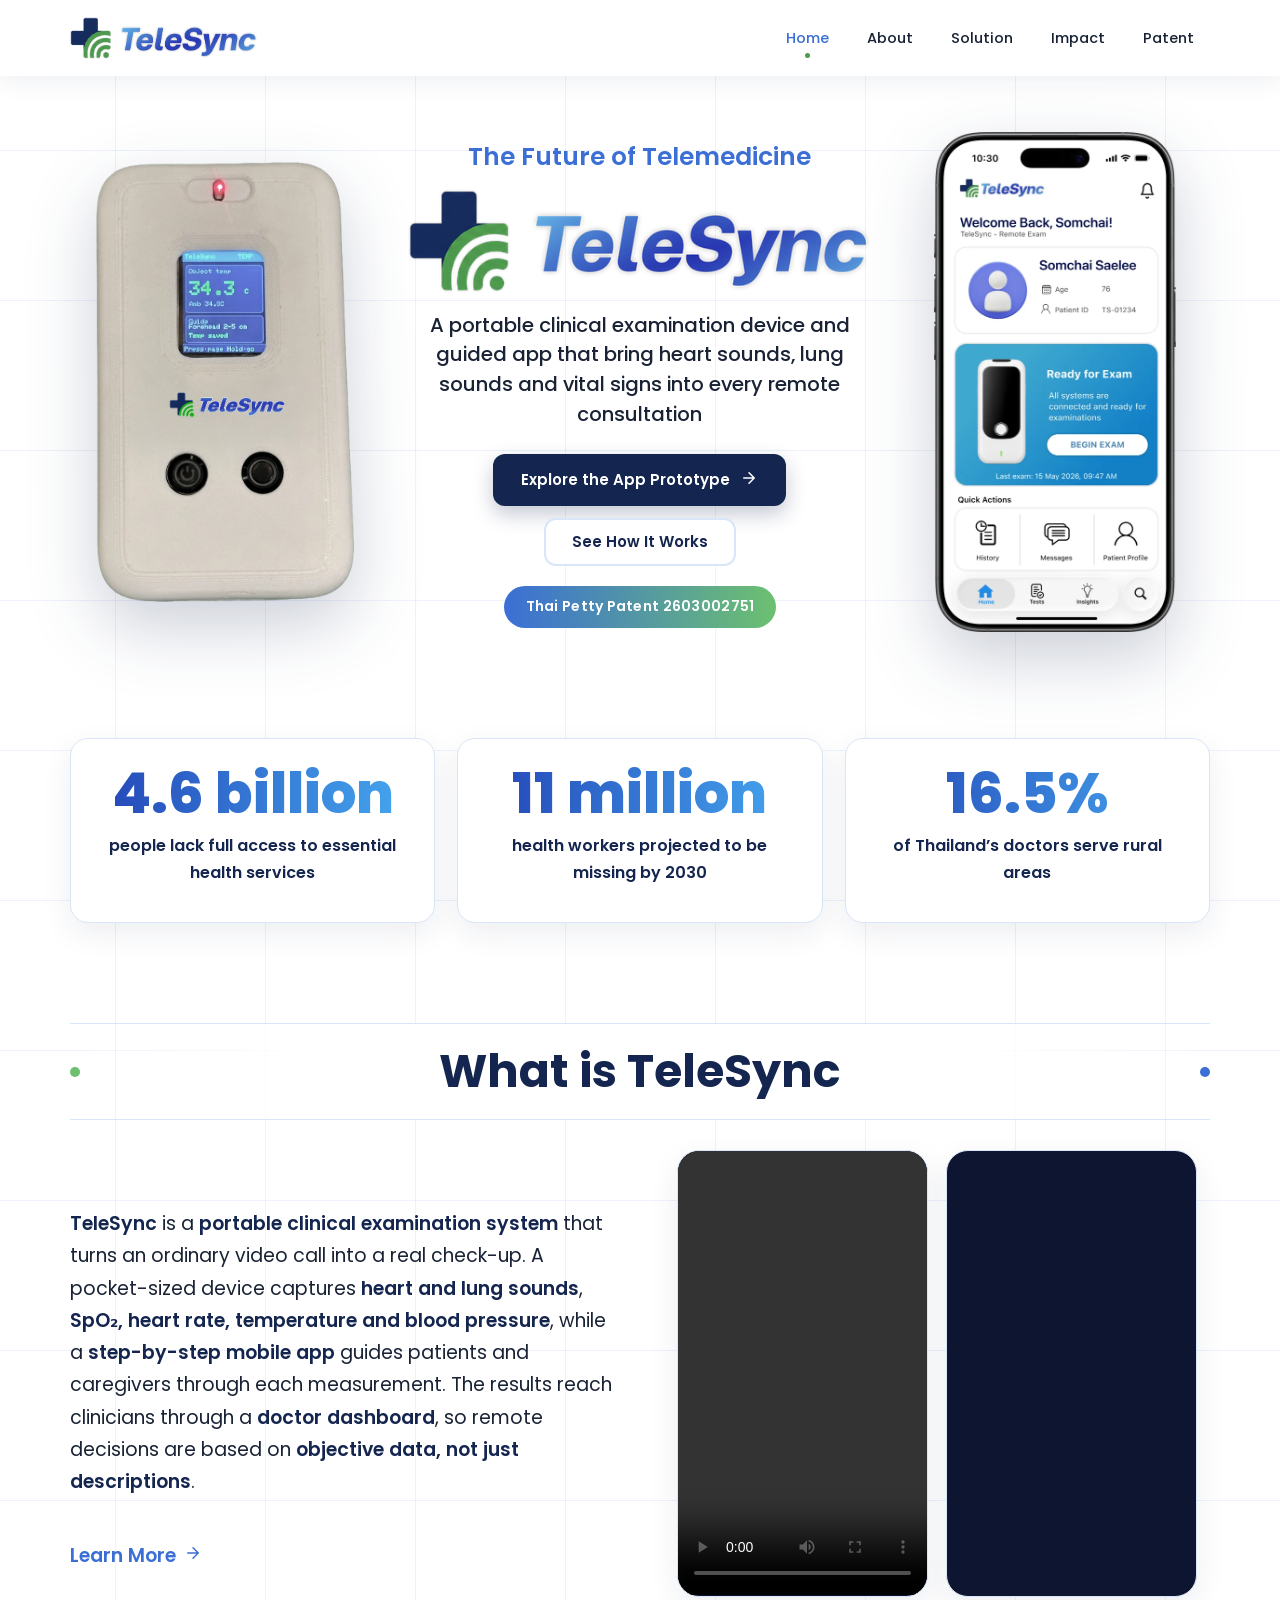
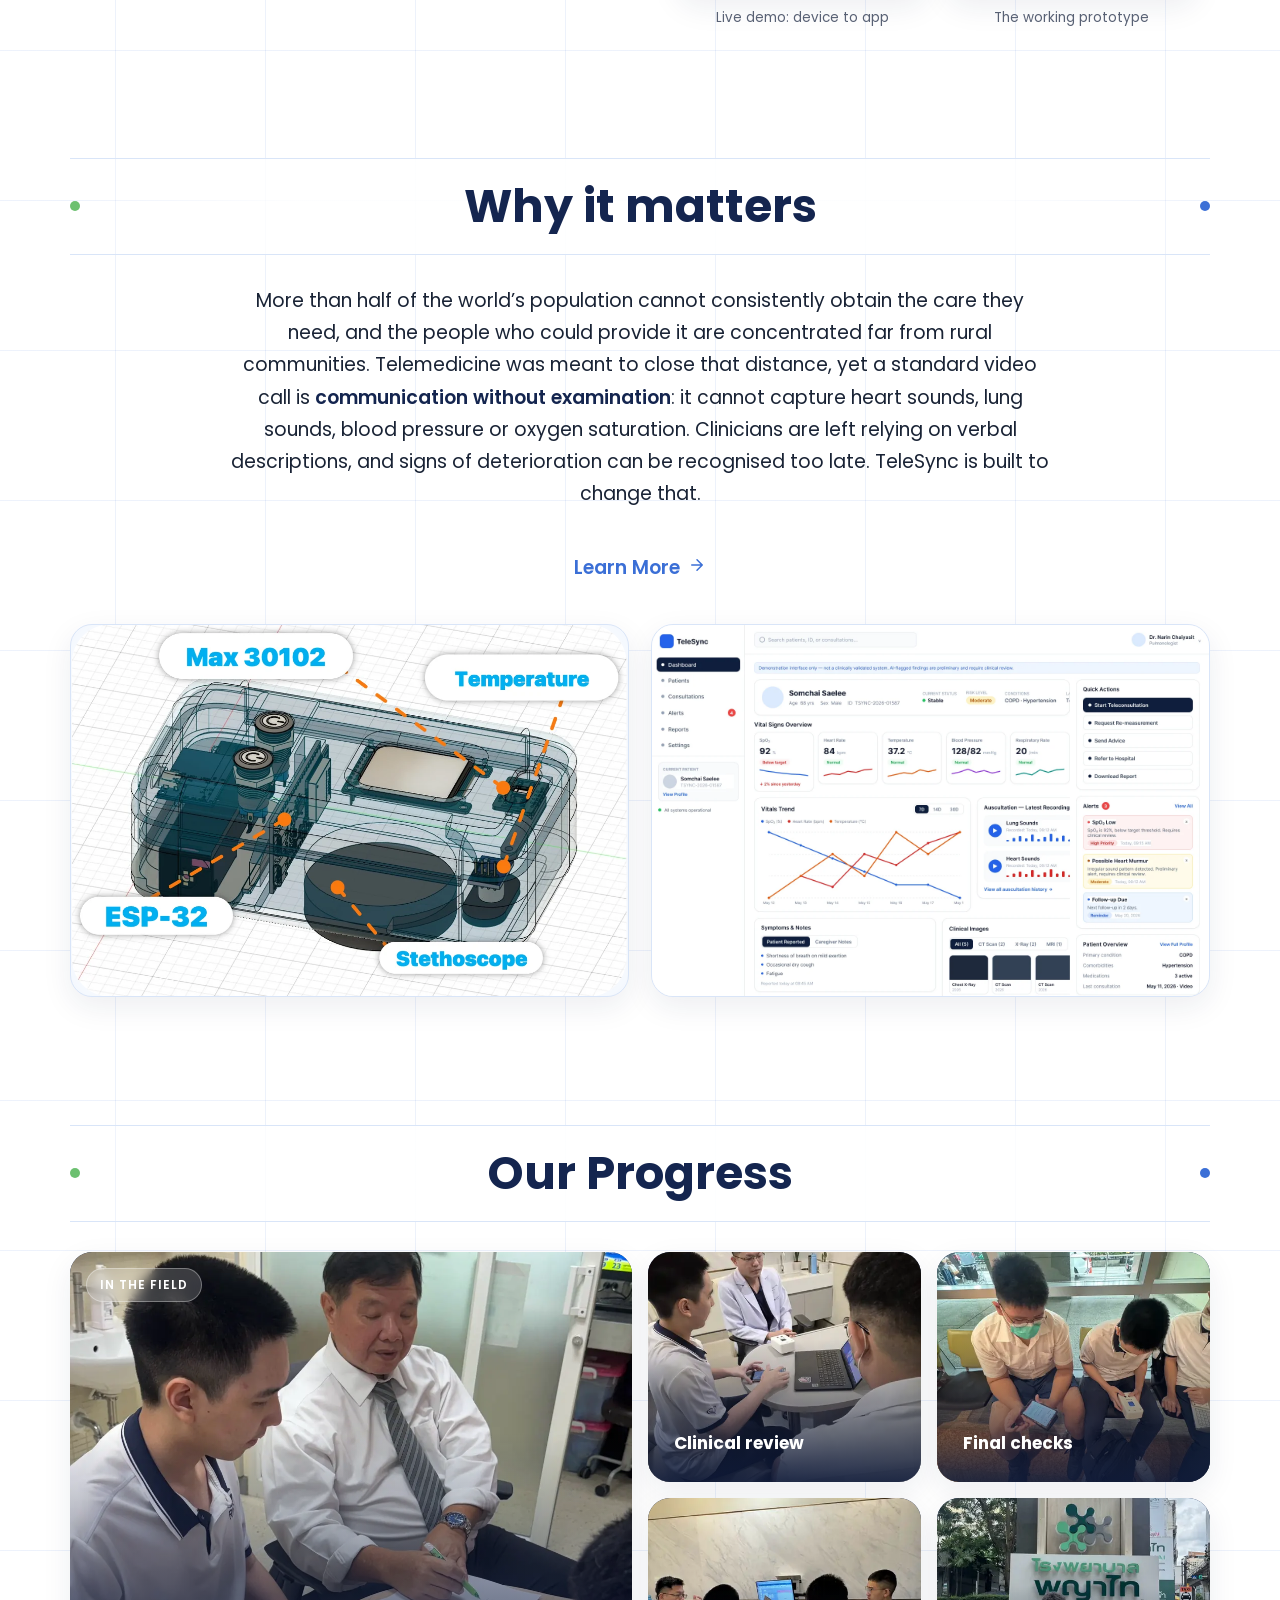
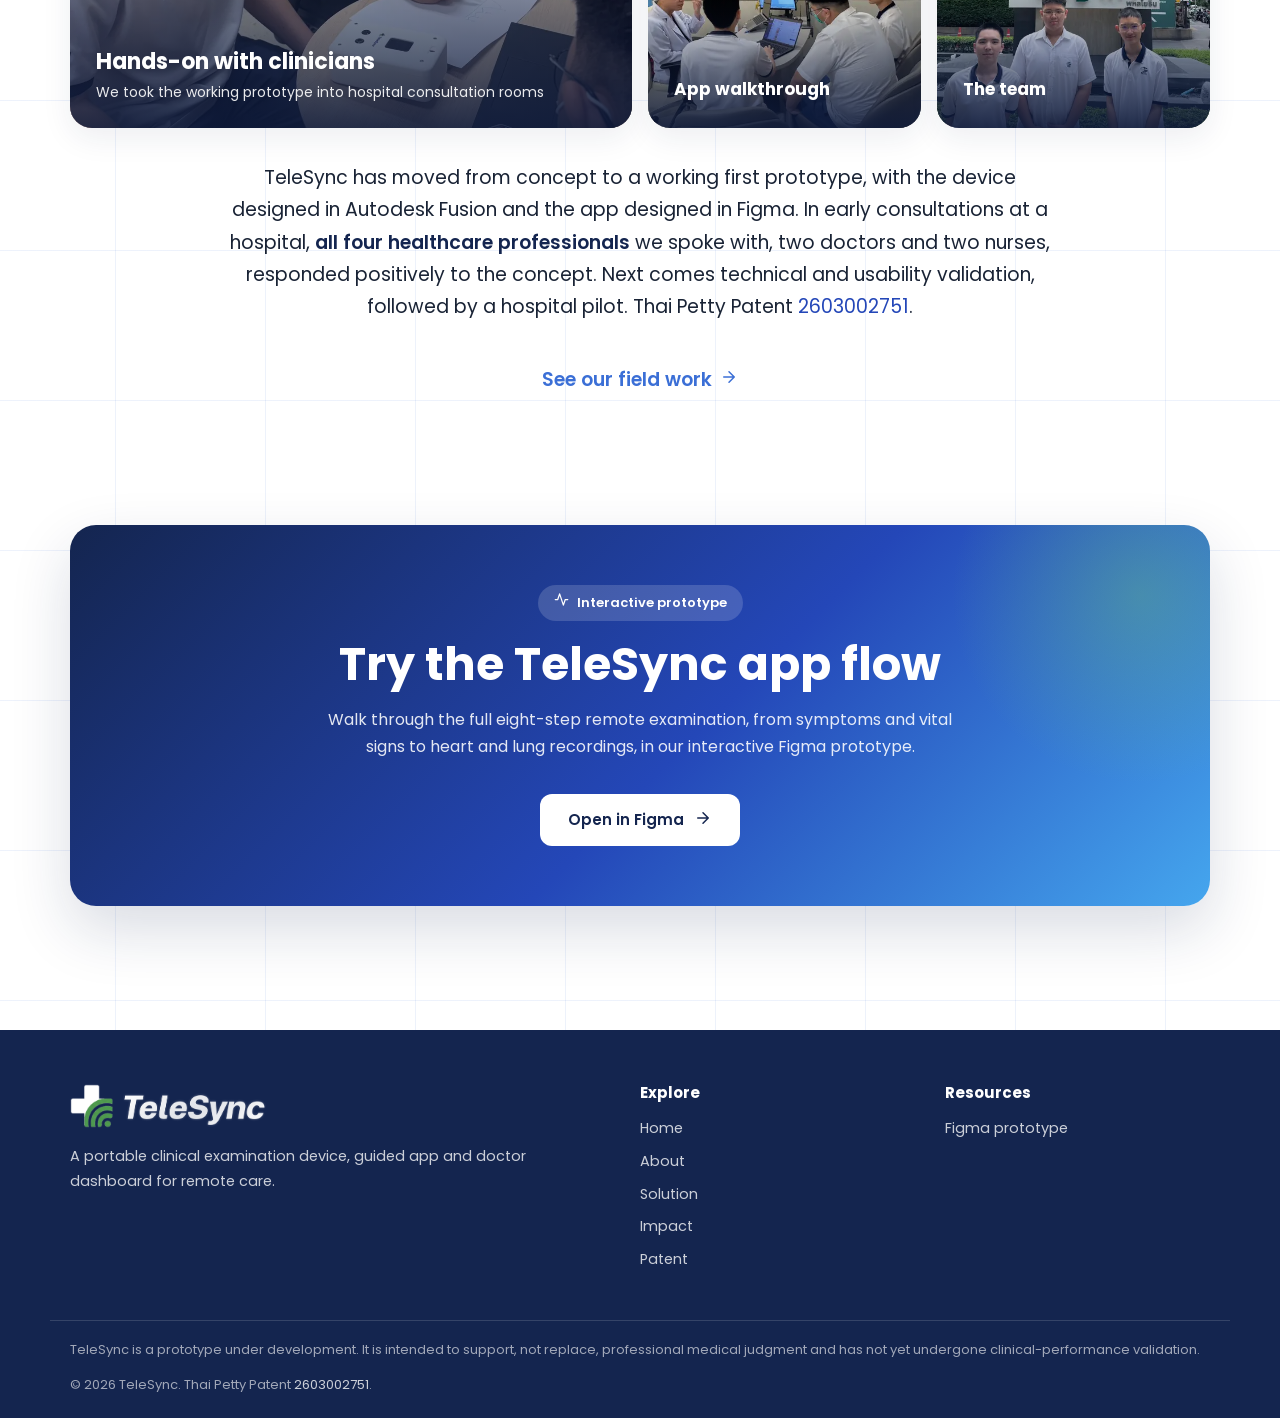
==== commit 105bb4f4: "Add demo and spin videos to What is TeleSync section Co-Authored-By: Claude Opus 5.5 <noreply@anthro" ====
--- a/index.html
+++ b/index.html
@@ -17,7 +17,7 @@
   <link rel="preconnect" href="https://fonts.googleapis.com">
   <link rel="preconnect" href="https://fonts.gstatic.com" crossorigin>
   <link href="https://fonts.googleapis.com/css2?family=Poppins:wght@400;500;600;700;800&display=swap" rel="stylesheet">
-  <link rel="stylesheet" href="css/styles.css?v=2026-11-02b">
+  <link rel="stylesheet" href="css/styles.css?v=2026-11-07b">
   <script>document.documentElement.className = 'js';</script>
 </head>
 <body>
@@ -82,13 +82,25 @@
     <section class="section">
       <div class="wrap">
         <div class="rule-title reveal"><h2>What is TeleSync</h2></div>
-        <div class="narrow wrap center reveal">
-          <p class="lead"><strong>TeleSync</strong> is a <strong>portable clinical examination system</strong> that turns an ordinary video call into a real check-up. A pocket-sized device captures <strong>heart and lung sounds</strong>, <strong>SpO₂, heart rate, temperature and blood pressure</strong>, while a <strong>step-by-step mobile app</strong> guides patients and caregivers through each measurement. The results reach clinicians through a <strong>doctor dashboard</strong>, so remote decisions are based on <strong>objective data, not just descriptions</strong>.</p>
-          <a class="more" href="solution.html">Learn More <span data-icon="arrow"></span></a>
-        </div>
-        <div class="media-pair">
-          <figure class="media media-contain reveal"><img src="assets/img/device-pair.webp" alt="Front and back renders of the TeleSync device, showing the screen and the stethoscope head" width="880" height="740" loading="lazy"></figure>
-          <figure class="media reveal"><img src="assets/img/app-in-hand.webp" alt="A hand holding a phone running the TeleSync heart examination screen" width="1400" height="933" loading="lazy"></figure>
+        <div class="split intro-split">
+          <div class="reveal">
+            <p class="lead"><strong>TeleSync</strong> is a <strong>portable clinical examination system</strong> that turns an ordinary video call into a real check-up. A pocket-sized device captures <strong>heart and lung sounds</strong>, <strong>SpO₂, heart rate, temperature and blood pressure</strong>, while a <strong>step-by-step mobile app</strong> guides patients and caregivers through each measurement. The results reach clinicians through a <strong>doctor dashboard</strong>, so remote decisions are based on <strong>objective data, not just descriptions</strong>.</p>
+            <a class="more" href="solution.html">Learn More <span data-icon="arrow"></span></a>
+          </div>
+          <div class="video-pair reveal">
+            <figure>
+              <div class="media video-frame">
+                <video src="assets/video/telesync-demo.mp4#t=0.1" controls playsinline preload="metadata" width="360" height="640" aria-label="Demo of the TeleSync device taking a reading and sending it to the mobile app"></video>
+              </div>
+              <figcaption>Live demo: device to app</figcaption>
+            </figure>
+            <figure>
+              <div class="media video-frame">
+                <video src="assets/video/telesync-spin.mp4" autoplay muted loop playsinline preload="auto" width="360" height="640" aria-label="The TeleSync prototype rotating on a turntable"></video>
+              </div>
+              <figcaption>The working prototype</figcaption>
+            </figure>
+          </div>
         </div>
       </div>
     </section>
--- a/css/styles.css
+++ b/css/styles.css
@@ -244,6 +244,10 @@
 .media-contain img { width: auto; height: auto; max-height: 360px; object-fit: contain; }
 .media-pair { display: grid; grid-template-columns: repeat(2, minmax(0, 1fr)); gap: 22px; margin-top: 40px; }
 .media-pair .media { aspect-ratio: 3 / 2; }
+.intro-split { grid-template-columns: minmax(0, 6fr) minmax(0, 5fr); margin-top: 8px; }
+.video-pair { display: grid; grid-template-columns: repeat(2, minmax(0, 1fr)); gap: 18px; max-width: 520px; width: 100%; justify-self: center; }
+.video-frame { aspect-ratio: 9 / 16; background: #0d1530; }
+.video-frame video { display: block; width: 100%; height: 100%; object-fit: cover; }
 figure { margin: 0; }
 figcaption { margin-top: 10px; font-size: 13.5px; color: var(--muted); text-align: center; }
 
@@ -552,7 +556,7 @@
 @media (max-width: 1000px) {
   .g4, .g5 { grid-template-columns: repeat(2, minmax(0, 1fr)); }
   .g3 { grid-template-columns: repeat(2, minmax(0, 1fr)); }
-  .split, .split-wide { grid-template-columns: 1fr; gap: 32px; }
+  .split, .split-wide, .intro-split { grid-template-columns: 1fr; gap: 32px; }
   .hero-grid { grid-template-columns: 1fr 1fr; }
   .hero-copy { grid-column: 1 / -1; order: -1; }
   .hero-device img, .hero-phone img { max-height: 360px; }
@@ -580,6 +584,7 @@
   .section { padding: 46px 0; }
   .hero { padding: 34px 0 46px; }
   .g2, .g3, .g4, .g5, .media-pair { grid-template-columns: 1fr; }
+  .video-pair { gap: 12px; }
   .hero-device img, .hero-phone img { max-height: 270px; }
   .brand img { height: 36px; }
   .site-header .wrap { min-height: 66px; }
